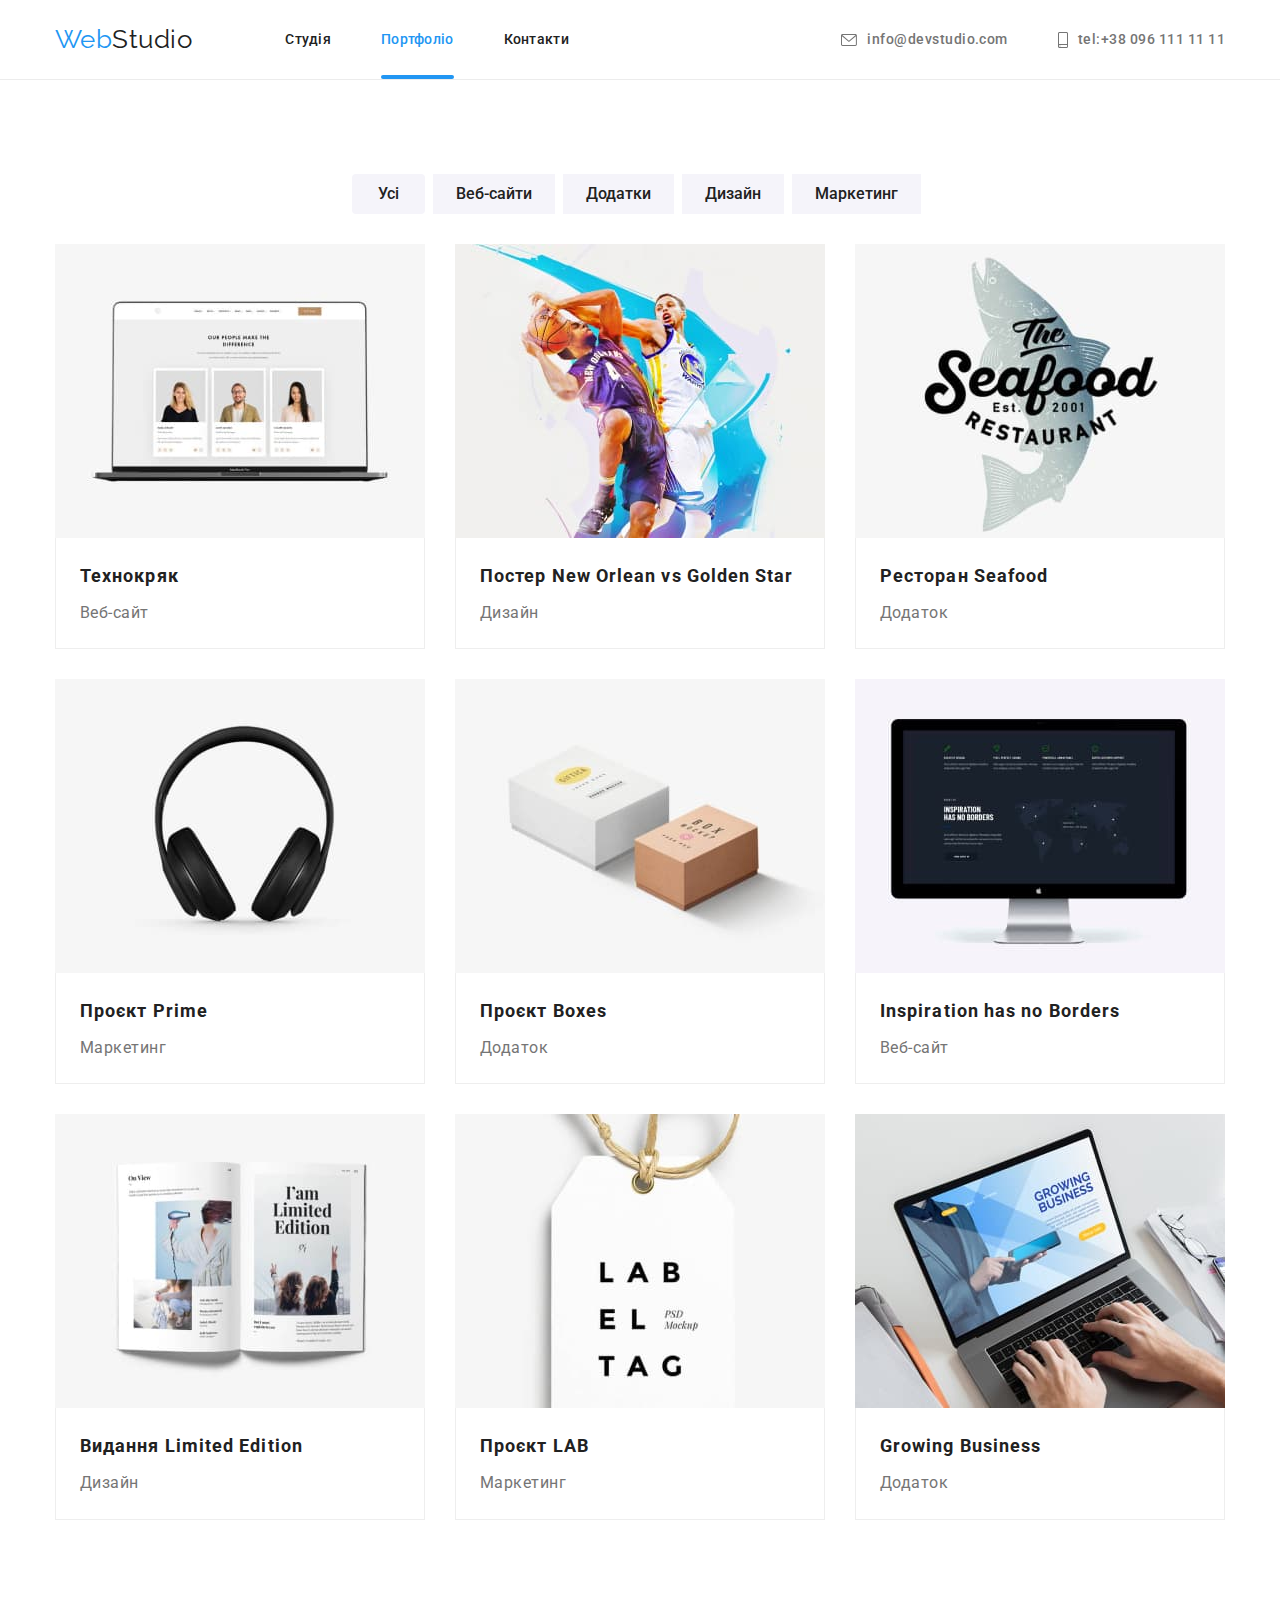
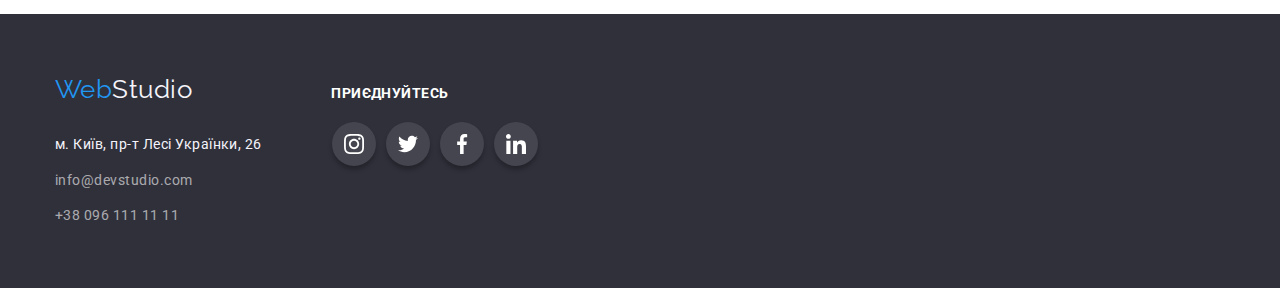
==== portfolio.html @ 08e015c6 "Initial commit" ====
<!DOCTYPE html>
<html lang="uk">
  <head>
    <meta charset="UTF-8" />
    <meta http-equiv="X-UA-Compatible" content="IE=edge" />
    <meta name="viewport" content="width=device-width, initial-scale=1.0" />
    <title>Document</title>
    <link rel="preconnect" href="https://fonts.googleapis.com" />
    <link rel="preconnect" href="https://fonts.gstatic.com" crossorigin />
    <link
      href="https://fonts.googleapis.com/css2?family=Raleway:wght@700&family=Roboto:wght@400;500;700;900&display=swap"
      rel="stylesheet"
    />
    <link
      rel="stylesheet"
      href="https://cdnjs.cloudflare.com/ajax/libs/modern-normalize/1.1.0/modern-normalize.min.css"
    />

    <link rel="stylesheet" href="./css/styles.css" />
  </head>
  <body class="page">
    <!--  Шапка сайту -->
    <header class="page-header">
      <div class="container main-div">
        <nav class="main-nav">
          <a href="index.html" class="logo">Web<span class="log-studio">Studio</span></a>

          <ul class="site-nav list">
            <li class="item"><a href="./index.html" class="link">Студія</a></li>
            <li class="item"><a href="" class="link current">Портфоліо</a></li>
            <li class="item"><a href="" class="link">Контакти</a></li>
          </ul>
        </nav>

        <ul class="contacts list">
          <li class="item">
            <a href="" class="icon-contacts">
              <svg class="icon-envelope">
                <use href="./images/icons.svg#icon-envelop"></use>
              </svg>
              info@devstudio.com
            </a>
            <!-- <a href="mailto:info@devstudio.com" class="contacts-link"></a> -->
          </li>
          <li class="item">
            <a href="" class="icon-contacts">
              <svg class="icon-smartphone">
                <use href="./images/icons.svg#smartphone"></use>
              </svg>
              tel:+38 096 111 11 11
            </a>
            <!-- <a href="tel:+380961111111" class="contacts-link"></a> -->
          </li>
        </ul>
      </div>
    </header>

    <main>
      <!-- Секція-->
      <section class="section-portfolio">
        <div class="container">
          <ul class="potfolio-btns list">
            <li class="item"><button type="button" class="highlighter">Усі</button></li>
            <li class="item"><button type="button" class="highlighter">Веб-сайти</button></li>
            <li class="item"><button type="button" class="highlighter">Додатки</button></li>
            <li class="item"><button type="button" class="highlighter">Дизайн</button></li>
            <li class="item"><button type="button" class="highlighter">Маркетинг</button></li>
          </ul>

          <ul class="projects list">
            <li class="item">
              <div class="projects-box">
                <a href="" class="projects-link">
                  <img src="./images/notebook.jpg" alt="Веб-сайт" width="370" />

                  <div class="projects-overlay">
                    <p class="projects-text">
                      Ресурс пропонує комплексні пропозиції з різним рівнем функціоналу та сервісів.
                      Все це дозволить відвідувачу отримати вичерпні відомості про компанію чи
                      приватну особу.
                    </p>
                  </div>
                </a>
              </div>
              <div class="card-border">
                <h1 class="title">Технокряк</h1>
                <p class="text">Веб-сайт</p>
              </div>
            </li>

            <li class="item">
              <div class="projects-box">
                <a href="" class="projects-link">
                  <img
                    class="card-img"
                    src="./images/basketball.jpg"
                    alt="Дизайн"
                    width="370"
                    height="294"
                  />
                </a>
                <div class="projects-overlay">
                  <p class="projects-text">
                    Ресурс пропонує комплексні пропозиції з різним рівнем функціоналу та сервісів.
                    Все це дозволить відвідувачу отримати вичерпні відомості про компанію чи
                    приватну особу.
                  </p>
                </div>
              </div>
              <div class="card-border">
                <h1 class="title">Постер New Orlean vs Golden Star</h1>
                <p class="text">Дизайн</p>
              </div>
            </li>

            <li class="item">
              <div class="projects-box">
                <a href="" class="projects-link">
                  <img
                    class="card-img"
                    src="./images/poster.jpg"
                    alt="Додаток"
                    width="370"
                    height="294"
                  />
                </a>
                <div class="projects-overlay">
                  <p class="projects-text">
                    Ресурс пропонує комплексні пропозиції з різним рівнем функціоналу та сервісів.
                    Все це дозволить відвідувачу отримати вичерпні відомості про компанію чи
                    приватну особу.
                  </p>
                </div>
              </div>
              <div class="card-border">
                <h1 class="title">Ресторан Seafood</h1>
                <p class="text">Додаток</p>
              </div>
            </li>

            <li class="item">
              <div class="projects-box">
                <a href="" class="projects-link">
                  <img
                    class="card-img"
                    src="./images/headphones.jpg"
                    alt="Маркетинг"
                    width="370"
                    height="294"
                  />
                </a>
                <div class="projects-overlay">
                  <p class="projects-text">
                    Ресурс пропонує комплексні пропозиції з різним рівнем функціоналу та сервісів.
                    Все це дозволить відвідувачу отримати вичерпні відомості про компанію чи
                    приватну особу.
                  </p>
                </div>
              </div>
              <div class="card-border">
                <h1 class="title">Проєкт Prime</h1>
                <p class="text">Маркетинг</p>
              </div>
            </li>

            <li class="item">
              <div class="projects-box">
                <a href="" class="projects-link">
                  <img
                    class="card-img"
                    src="./images/boxes.jpg"
                    alt="Додаток"
                    width="370"
                    height="294"
                  />
                </a>
                <div class="projects-overlay">
                  <p class="projects-text">
                    Ресурс пропонує комплексні пропозиції з різним рівнем функціоналу та сервісів.
                    Все це дозволить відвідувачу отримати вичерпні відомості про компанію чи
                    приватну особу.
                  </p>
                </div>
              </div>
              <div class="card-border">
                <h1 class="title">Проєкт Boxes</h1>
                <p class="text">Додаток</p>
              </div>
            </li>

            <li class="item">
              <div class="projects-box">
                <a href="" class="projects-link">
                  <img
                    class="card-img"
                    src="./images/desktop.jpg"
                    alt="Веб-сайт"
                    width="370"
                    height="294"
                  />
                </a>
                <div class="projects-overlay">
                  <p class="projects-text">
                    Ресурс пропонує комплексні пропозиції з різним рівнем функціоналу та сервісів.
                    Все це дозволить відвідувачу отримати вичерпні відомості про компанію чи
                    приватну особу.
                  </p>
                </div>
              </div>
              <div class="card-border">
                <h1 class="title">Inspiration has no Borders</h1>
                <p class="text">Веб-сайт</p>
              </div>
            </li>

            <li class="item">
              <div class="projects-box">
                <a href="" class="projects-link">
                  <img
                    class="card-img"
                    src="./images/book.jpg"
                    alt="Дизайн"
                    width="370"
                    height="294"
                  />
                </a>
                <div class="projects-overlay">
                  <p class="projects-text">
                    Ресурс пропонує комплексні пропозиції з різним рівнем функціоналу та сервісів.
                    Все це дозволить відвідувачу отримати вичерпні відомості про компанію чи
                    приватну особу.
                  </p>
                </div>
              </div>
              <div class="card-border">
                <h1 class="title">Видання Limited Edition</h1>
                <p class="text">Дизайн</p>
              </div>
            </li>

            <li class="item">
              <div class="projects-box">
                <a href="" class="projects-link">
                  <div>
                    <img
                      class="card-img"
                      src="./images/tag.jpg"
                      alt="Маркетинг"
                      width="370"
                      height="294"
                    />
                  </div>
                </a>
                <div class="projects-overlay">
                  <p class="projects-text">
                    Ресурс пропонує комплексні пропозиції з різним рівнем функціоналу та сервісів.
                    Все це дозволить відвідувачу отримати вичерпні відомості про компанію чи
                    приватну особу.
                  </p>
                </div>
              </div>
              <div class="card-border">
                <h1 class="title">Проєкт LAB</h1>
                <p class="text">Маркетинг</p>
              </div>
            </li>

            <li class="item">
              <div class="projects-box">
                <a href="" class="projects-link">
                  <img
                    class="card-img"
                    src="./images/hands.jpg"
                    alt="Додаток"
                    width="370"
                    height="294"
                  />
                </a>
                <div class="projects-overlay">
                  <p class="projects-text">
                    Ресурс пропонує комплексні пропозиції з різним рівнем функціоналу та сервісів.
                    Все це дозволить відвідувачу отримати вичерпні відомості про компанію чи
                    приватну особу.
                  </p>
                </div>
              </div>
              <div class="card-border">
                <h1 class="title">Growing Business</h1>
                <p class="text">Додаток</p>
              </div>
            </li>
          </ul>
        </div>
      </section>
    </main>

    <!--Футер-->
    <footer class="footer">
      <div class="container">
        <div class="container-address">
          <a href="index.html" class="logo">Web<span class="logo-studio">Studio</span></a>

          <address class="address-title">
            <p class="footer-title">м. Київ, пр-т Лесі Українки, 26</p>
            <ul class="contact list">
              <li class="item">
                <a href="malito:info@devstudio.com" class="contact-link">info@devstudio.com</a>
              </li>
              <li class="item">
                <a href="tel:+380961111111" class="contact-link">+38 096 111 11 11</a>
              </li>
            </ul>
          </address>
        </div>
        <div class="container-icon">
          <p class="text-footer-icon">приєднуйтесь</p>

          <ul class="list-icon-footer list">
            <li class="item-footer-icon">
              <a href="" class="footer-link-icon">
                <svg class="instagramfooter" width="20" height="20px">
                  <use href="./images/icons.svg#instagramFooter"></use>
                </svg>
              </a>
            </li>
            <li class="item-footer-icon">
              <a href="" class="footer-link-icon">
                <svg class="twitterfooter" width="20" height="20px">
                  <use href="./images/icons.svg#twitterFooter"></use>
                </svg>
              </a>
            </li>
            <li class="item-footer-icon">
              <a href="" class="footer-link-icon">
                <svg class="facebookfooter" width="20" height="20px">
                  <use href="./images/icons.svg#facebookFooter"></use>
                </svg>
              </a>
            </li>
            <li class="item-footer-icon">
              <a href="" class="footer-link-icon">
                <svg class="linkedinfooter" width="20" height="20px">
                  <use href="./images/icons.svg#linkedinFooter"></use>
                </svg>
              </a>
            </li>
          </ul>
        </div>
      </div>
    </footer>
  </body>
</html>
---- css/styles.css ----
html {
  box-sizing: border-box;
}
*,
*::before,
*::after {
  box-sizing: inherit;
}

:root {
  --primary-text-color: #212121;
  --title-text-color: #757575;
  --accent-color: #2196f3;
  --primary-bg-color: #f5f4fa;
  --timing-function: cubic-bezier(0.4, 0, 0.2, 1);
}

body {
  background-color: #ffffff;
  color: var(--primary-text-color);
  font-family: 'Roboto', sans-serif;
  letter-spacing: 0.03em;
}
img {
  display: block;
}
/* Утіліти */

.list {
  padding: 0;
  margin: 0;
  list-style: none;
}

/* колір основного тексту чорний #212121 */
/* другорядний колір тексту білий #FFFFFF */
/* другорядний колір тексту #757575 */
/* другорядний колір тексту rgba(255, 255, 255, 0.6) */
/* акцент Голубий #2196F3 */

.container {
  padding-right: 15px;
  padding-left: 15px;
  margin-left: auto;
  margin-right: auto;
  width: 1200px;
}

.page-header {
  max-width: 1600px;
  height: 80px;
  margin-left: auto;
  margin-right: auto;
  background-color: #ffffff;
  border-bottom: 1px solid #ececec;
}

/* Main div */
.main-div {
  display: flex;
  align-items: center;
}

.main-nav {
  display: flex;

  padding-top: 24px;
  padding-bottom: 25px;
  align-items: center;
}

.logo {
  color: var(--accent-color);
  font-family: 'Raleway', cursive;
  font-size: 26px;
  line-height: 1.19;
  text-decoration: none;
}
.log-studio {
  color: var(--primary-text-color);
}

.site-nav {
  display: flex;
  margin-left: 93px;
}
.site-nav .item {
  margin-right: 50px;
}

.link {
  position: relative;
  /* padding-bottom: 32px; */

  color: var(--primary-text-color);
  font-family: inherit;
  font-weight: 500;
  font-size: 14px;
  line-height: 1.14;
  letter-spacing: 0.02em;
  text-decoration: none;
  transition: color 250ms var(--timing-function);
}

.site-nav .link:hover,
.site-nav .link:focus {
  color: var(--accent-color);
}

.link.current {
  position: relative;
  padding-bottom: 32px;
  font-family: inherit;
  font-weight: 500;
  font-size: 14px;
  line-height: 1.14;
  letter-spacing: 0.02em;
  text-decoration: none;
  color: var(--accent-color);
}
.link.current::after {
  content: '';
  position: absolute;
  left: 0;
  bottom: 0;
  width: 100%;
  height: 4px;
  border-radius: 2px;
  background-color: var(--accent-color);
  transform: scaleX(1);
}

/* Contacts */

.contacts {
  display: flex;
  align-items: center;
  margin-left: auto;
  cursor: pointer;
}
.contacts .item + .item {
  margin-left: 50px;
}

.icon-contacts {
  display: flex;
  align-items: center;
  color: var(--title-text-color);
  fill: var(--title-text-color);
  font-family: inherit;
  font-weight: 500;
  font-size: 14px;
  line-height: 1.14;
  letter-spacing: 2%;
  text-decoration: none;
  transition: fill 250ms var(--timing-function);
}

.icon-contacts:hover {
  fill: var(--accent-color);
}
.icon-contacts:hover {
  color: var(--accent-color);
}
.icon-contacts .icon-envelop:hover {
  fill: var(--accent-color);
}

.icon-contacts .icon-smartphone:hover {
  fill: var(--accent-color);
}
.icon-smartphone {
  /* fill: #757575; */
  margin-right: 10px;
  width: 10px;
  height: 16px;
}
.icon-envelope {
  /* fill: #757575; */
  margin-right: 10px;
  width: 16px;
  height: 12px;
}

/* .contacts .item {
  display: flex;
  align-items: center;
  justify-content: center;
} */

/* hero*/
.hero {
  padding-bottom: 200px;
  padding-top: 200px;
  margin-top: 0;
  text-align: center;
  background-color: #2f303a;
  max-width: 1600px;
  height: 600px;
  margin-left: auto;
  margin-right: auto;
  background-image: linear-gradient(to right, rgba(47, 48, 58, 0.4), rgba(47, 48, 58, 0.4)),
    url('../images/hero.jpg');

  background-repeat: no-repeat;
  background-position: center;
  background-size: cover;
}

.hero-title {
  display: block;
  margin: 0 auto 30px;
  max-width: 696px;

  text-align: center;

  color: var(--primary-bg-color);
  font-weight: 900;
  font-size: 44px;
  line-height: 1.36;

  letter-spacing: 0.06em;
  text-transform: uppercase;
}

/* Button */

.button-primary {
  display: inline-block;
  width: 216px;
  height: 50px;

  border-radius: 4px;
  text-align: center;
  border: 1px solid transparent;

  color: #ffffff;
  background-color: var(--accent-color);
  font-weight: 700;
  font-size: 16px;
  line-height: 1.9;
  transition: background-color 250ms var(--timing-function);
}

.button-primary:hover,
.button-primary:focus {
  background-color: #188ce8;
  /* color: #ffffff; */
  cursor: pointer;
}
.backdrop {
  position: fixed;
  width: 100vw;

  top: 0;
  left: 0;
  min-width: 100%;
  height: 1024px;
  background-color: rgba(0, 0, 0, 0.2);
  opacity: 1;
  transition: opacity 250ms cubic-bezier(0.4, 0, 0.2, 1);
}

.backdrop.is-hidden {
  visibility: hidden;
  opacity: 0;
  pointer-events: none;
}

.modal {
  position: absolute;
  padding: 40px;
  top: 50%;
  left: 50%;
  transform: translate(-50%, -50%);
  /* display: flex; */
  width: 528px;
  height: 581px;

  background-color: #ffffff;
}
.modal-button {
  position: absolute;

  display: flex;
  align-items: center;
  justify-content: center;

  top: 8px;
  right: 8px;
  width: 30px;
  height: 30px;
  cursor: pointer;
  border: 1px solid #0000001a;
  border-radius: 50%;
  background-color: transparent;
  cursor: pointer;
}
.modal-button:hover .icon-close {
  fill: var(--accent-color);
}
.form-modal {
  display: block;
  /* width: 528px; */
  margin-left: auto;
  margin-right: auto;
}
.modal:focus-within {
  color: var(--accent-color);
}
.form-title {
  font-size: 20px;
  line-height: 1.15;
  font-weight: 700;
  text-align: center;
  margin: 0;
  letter-spacing: 0.03em;
  color: #212121;
}
.top-title {
  margin-top: 12px;
}
.form-lable,
.comment-label {
  margin-bottom: 4px;
  font-size: 12px;
  line-height: 1.17;
  letter-spacing: 0.01em;
  color: var(--title-text-color);
}
.comment::placeholder {
  font-size: 12px;
  line-height: 1.17;
  letter-spacing: 0.01em;
  color: rgba(117, 117, 117, 0.5);
}
.form-field {
  position: relative;
  /* outline: 1px solid blue; */
  display: flex;
  flex-direction: column;
  margin-bottom: 10px;
  /* margin-bottom: 28px; */
}
.form-input {
  width: 100%;
  margin: 0;
  height: 40px;
  padding: 11px 41px;
  border-radius: 4px;
  border: 1px solid rgba(33, 33, 33, 0.2);
  transition: border-color 250ms var(--accent-color);
  cursor: pointer;
  outline: none;
}
.form-input:hover {
  border-color: var(--accent-color);
}
textarea {
  resize: none;
  border: 1px solid rgba(33, 33, 33, 0.2);
  border-radius: 4px;
  padding: 12px 16px;
  font-size: 12px;
  line-height: 1.17;
  letter-spacing: 0.01em;
  height: 120px;
  transition: border-color 250ms var(--timing-function);
}
textarea:hover,
textarea:focus {
  outline: none;
  border-color: var(--accent-color);
}

.input-icon {
  position: absolute;
  display: inline-block;
  top: 50%;
  left: 15px;
  transition: fill 250ms var(--timing-function);
}
.form-input:hover ~ .input-icon,
.form-input:focus ~ .input-icon {
  fill: var(--accent-color);
}
/* .form-field-check {
  margin-top: 20px;
  margin-bottom: 30px;
} */
.form-policy {
  display: flex;
  align-items: center;
  font-size: 14px;
  line-height: 1.7;
  letter-spacing: 0.03em;
  color: var(--title-text-color);
}
.police-link {
  color: var(--accent-color);
  margin-left: 4px;
}
.checkbox {
  appearance: none;
}
.checkbox:checked + .icon-check {
  background-color: var(--accent-color);
  border-radius: 2px;
  border-color: transparent;
}
.icon-check {
  border-radius: 2px;
  border: 2px solid #212121;
  margin-right: 7px;
}

.form-btn {
  display: flex;
  align-items: center;
  justify-content: center;
  margin: 30px auto 0px auto;
  width: 200px;
  height: 50px;
  padding: 10px 52px;
  border-radius: 4px;
  box-shadow: 0px 4px 4px rgba(0, 0, 0, 0.15);
  color: #ffffff;
  border-color: transparent;
  background-color: #2196f3;
  font-size: 16px;
  line-height: 1.19;
  letter-spacing: 0.06em;
  cursor: pointer;
  transition: background-color 250ms var(--timing-function);
}

.form-btn:hover,
.form-btn:focus {
  background-color: #188ce8;
}
/* section */

/* Управління цілями */
.section-feature {
  padding-top: 94px;
}
.container .feature-list {
  display: flex;
}
.icon-element {
  display: flex;
  justify-content: center;
  align-items: center;
  margin-bottom: 30px;
  width: 270px;
  height: 120px;
  background: #f5f4fa;
  border-radius: 4px;
}

/* feature-list */

.feature-list .item:not(:last-child) {
  margin-right: 30px;
}

.feature-list .title {
  margin-top: 0;
  margin-bottom: 10px;
  color: var(--primary-text-color);
  font-size: 14px;
  line-height: 1.14;
}
.feature-list .text {
  margin: 0;

  color: var(--title-text-color);
  font-size: 14px;
  line-height: 1.7;
}
/* work */

.section-work {
  padding-top: 94px;
  padding-bottom: 94px;
}
.section-work .section-title {
  margin-top: 0;
  margin-bottom: 50px;
  font-size: 36px;
  line-height: 1.17;
  text-align: center;
}

.container .work {
  display: inline-flex;
  width: 370px;
}
.work .item:not(:last-child) {
  margin-right: 30px;
}
.work-box {
  position: relative;
  display: flex;
  justify-content: center;
}
.work-box::before {
  display: inline-block;
  bottom: 0;
  right: 0;
  content: '';
  position: absolute;
  width: 370px;
  height: 70px;

  background-color: rgba(47, 48, 58, 0.8);
}

.work-text {
  display: inline-block;
  margin: 27px auto;
  position: absolute;
  bottom: 0;
  right: 30%;
  text-transform: uppercase;
  font-size: 14px;
  line-height: 1.14;

  color: #ffffff;
}

/* team-list */

.section-team {
  padding-top: 94px;
  padding-bottom: 94px;
  background-color: #f5f4fa;
}

.section-team .section-title {
  margin-top: 0;
  margin-bottom: 50px;
  font-size: 36px;
  line-height: 1.17;
  text-align: center;
}
.item-team {
  text-align: center;
  background: #ffffff;
  box-shadow: 0px 1px 3px rgba(0, 0, 0, 0.12), 0px 1px 1px rgba(0, 0, 0, 0.14),
    0px 2px 1px rgba(0, 0, 0, 0.2);
  border-radius: 0px 0px 4px 4px;
}
.icon-list {
  display: flex;
  justify-content: center;
  align-items: center;
}
.icon-list:not(:first child) {
  margin-left: 10px;
}
.icon-social {
  display: flex;
  justify-content: center;
  align-items: center;
  width: 44px;
  height: 44px;
  border-radius: 50%;
  cursor: pointer;
  fill: #afb1b8;
  background-color: #ffffff;
  transition: background-color 250ms cubic-bezier(0.4, 0, 0.2, 1),
    fill 250ms cubic-bezier(0.4, 0, 0.2, 1);
  /* transition-duration: ;
  transition-timing-function: ; */
}
.icon-social:hover,
.icon-social:focus {
  fill: #ffffff;
  background-color: var(--accent-color);
}

.team-list .item {
  padding-bottom: 30px;
  background-color: #ffffff;
  align-items: center;
}

.team-list .title {
  margin-top: 30px;
  margin-bottom: 10px;
  text-align: center;

  color: var(--primary-text-color);
  font-weight: 500;
  font-size: 16px;
  line-height: 1.19;
}
.team-list .text {
  margin: 0;
  color: var(--title-text-color);
  font-size: 16px;
  line-height: 1.19;
  text-align: center;
}

.container .team-list {
  width: 270px;
  display: inline-flex;
}

.team-list .item:not(:last-child) {
  margin-right: 30px;
}
/* Постійні клієнти */

.section-client {
  padding-top: 94px;
  padding-bottom: 94px;
}

.section-client .section-title {
  margin-top: 0;
  margin-bottom: 50px;
  font-size: 36px;
  line-height: 1.17;
  text-align: center;
}
.client-list {
  display: flex;
  justify-content: center;
  align-items: center;
}
.link-icon {
  display: flex;
  justify-content: center;
  align-items: center;
  width: 170px;
  height: 92px;
  border: 1px solid #afb1b8;
  border-radius: 4px;
  transition: border 250ms cubic-bezier(0.4, 0, 0.2, 1);

  /* transition-property: background-color;
  transition-duration: 250ms;
  transition-timing-function: cubic-bezier(0.4, 0, 0.2, 1); */
}

.icon-client {
  width: 106px;
  height: 60px;
  fill: #afb1b8;
  transition: fill 250ms cubic-bezier(0.4, 0, 0.2, 1);
}
.link-icon:hover svg {
  fill: var(--accent-color);
  /* border: 1px solid #2196f3; */
}
.link-icon:hover {
  border: 1px solid var(--accent-color);
}

.client-list .icon-item:not(:last-child) {
  margin-right: 30px;
}

/* Footer */
.footer {
  padding-top: 60px;
  padding-bottom: 60px;
  background-color: #2f303a;
}

.footer .logo {
  /* margin: 0px 0px 28px; */
  color: var(--accent-color);
  font-family: 'Raleway', cursive;
  font-size: 26px;
  line-height: 1.19;
  text-decoration: none;
}

.logo-studio {
  color: var(--primary-bg-color);
}

.footer .container {
  display: flex;
  align-items: baseline;
  display: block;
  background-color: #2f303a;
}

.footer .logo {
  width: 145px;
}
.footer-title {
  margin-top: 0;
  margin-bottom: 12px;
  font-style: normal;
  font-size: 14px;
  line-height: 1.7;
  color: var(--primary-bg-color);
}
.address-title {
  margin-top: 28px;
  font-style: normal;
}

.contact .contact-link {
  font-size: 14px;
  line-height: 1.7;
  color: rgba(255, 255, 255, 0.6);
  text-decoration: none;
  margin-bottom: 60px;
}
.contact .contact-link:hover,
.contact .contact-link:focus {
  color: var(--accent-color);
}
.contact .item:not(:last-child) {
  margin-bottom: 12px;
}
/* Footer Icon */
.footer .container {
  display: flex;
}
/* .footer-main {
  display: flex;
  margin-right: 70px;
  align-items: baseline;
} */

.container-icon {
  margin-left: 70px;
}

.text-footer-icon {
  margin-top: 0px;
  font-weight: 700;
  display: inline-flex;
  align-items: center;
  justify-content: center;
  margin-bottom: 20px;
  font-size: 14px;
  line-height: 1.14;
  letter-spacing: 0.03em;
  text-transform: uppercase;
  color: #ffffff;
  width: 116px;
}
.list-icon-footer {
  display: flex;
}

.item-footer-icon:not(:last-child) {
  margin-right: 10px;
}

.footer-link-icon {
  /* margin-left: 70px; */
  display: flex;
  align-items: center;
  justify-content: center;

  width: 44px;
  height: 44px;
  color: white;
  background-color: rgba(255, 255, 255, 0.1);
  border-radius: 50%;
  box-shadow: 0px 4px 4px rgba(0, 0, 0, 0.25);
  cursor: pointer;
  fill: #fff;
  transition: background-color 250ms cubic-bezier(0.4, 0, 0.2, 1);
}
.footer-link-icon:hover,
.footer-link-icon:hover {
  background-color: var(--accent-color);
}

.form-footer {
  margin-left: 93px;
  width: 570px;
}

.form-text {
  /* margin-bottom: 200px; */
  margin-top: 0;
  font-weight: 700;
  /* display: inline-flex; */
  align-items: center;
  justify-content: center;
  margin-bottom: 20px;
  font-size: 14px;
  line-height: 1.14;
  letter-spacing: 0.03em;
  text-transform: uppercase;
  color: #ffffff;
  /* width: 207px; */
}
.foot-lable {
  display: flex;
}
.form-mail {
  min-width: 358px;
  padding: 15px 16px;
  height: 50px;
  margin-right: 12px;
  border: 1px solid rgba(255, 255, 255, 0.3);
  background-color: #2f303a;
  color: var(--primary-bg-color);
}
.form-mail::placeholder {
  font-size: 16px;
  line-height: 1.3;
  color: rgba(255, 255, 255, 0.6);
}
.foot-button {
  display: flex;
  align-items: center;
  justify-content: center;
  height: 50px;
  min-height: 50px;
  width: 200px;
  padding: 10px 28px;
  border-radius: 4px;
  background-color: #2196f3;
  color: var(--primary-bg-color);
  border: 1px solid transparent;
  font-family: 'Roboto';
  font-style: normal;
  font-weight: 700;
  font-size: 16px;
  line-height: 1.87;
  letter-spacing: 0.06em;
  transition: background-color 250ms cubic-bezier(0.4, 0, 0.2, 1);
  cursor: pointer;
}
.foot-button:hover,
.foot-button:focus {
  background-color: var(--accent-color);
}
.icon-send {
  margin-left: 10px;
}

/* ⁡⁣⁢⁣----------Portfolio----------⁡ */

/* ⁡⁣⁢⁣------buttons------⁡ */
.section-portfolio {
  padding-top: 94px;
  padding-bottom: 94px;
  color: var(--primary-text-color);
}

.potfolio-btns {
  margin-bottom: 30px;
  display: flex;
  justify-content: center;
}
.potfolio-btns .item {
  margin-right: 8px;
  text-align: center;
  min-width: 73px;
  /* padding: 6px 22px; */
  border-radius: 4px;
  /* transition: background-color 250ms cubic-bezier(0.4, 0, 0.2, 1),
    transform 250ms var(--timing-function); */
  background-color: #f5f4fa;
}

.highlighter {
  padding: 6px 22px;
  border: 1px solid transparent;
  font-weight: 500;
  font-size: 16px;
  line-height: 1.6;
  text-align: center;
  background-color: #f5f4fa;
  color: var(--primary-text-color);
  transition: background-color 250ms cubic-bezier(0.4, 0, 0.2, 1),
    transform 250ms var(--timing-function);
}
.potfolio-btns .highlighter:hover,
.potfolio-btns .highlighter:focus {
  background-color: var(--accent-color);
  color: var(--primary-bg-color);
  cursor: pointer;
  border-radius: 4px;
  border: 1px solid transparent;
  box-shadow: 0px 2px 2px rgba(0, 0, 0, 0.12), 0px 1px 2px rgba(0, 0, 0, 0.08),
    0px 3px 1px rgba(0, 0, 0, 0.1);
}
/* ⁡⁣⁢⁣-------cards-------⁡ */
.projects .title {
  margin-top: 0;
  margin-bottom: 0;
  color: var(--primary-text-color);
  font-size: 18px;
  line-height: 2;
  letter-spacing: 0.06em;
}
.projects .text {
  margin-top: 4px;
  margin-bottom: 0;
  color: var(--title-text-color);
  font-size: 16px;
  line-height: 1.9;
}

.projects {
  display: flex;
  flex-wrap: wrap;
}
.projects-link {
  text-decoration: none;
}

.projects .item {
  width: 370px;
  margin-right: 30px;
  margin-bottom: 30px;
  /* transition: background-color 250ms cubic-bezier(0.4, 0, 0.2, 1); */
}
.projects .item:hover,
.projects .item:focus {
  cursor: pointer;
  box-shadow: 1px 4px 6px rgba(0, 0, 0, 0.16), 0px 4px 4px rgba(0, 0, 0, 0.06),
    0px 1px 1px rgba(0, 0, 0, 0.12);
}
.projects-text {
  padding: 63px 24px;
  margin: 0;
  width: 322px;
  height: 168px;
  font-size: 18px;
  line-height: 1.5;
  color: #ffffff;
}
.card-border {
  padding: 20px 24px;
  border-left: 1px solid #eeeeee;
  border-right: 1px solid #eeeeee;
  border-bottom: 1px solid #eeeeee;
}

.projects .item:nth-child(3n) {
  margin-right: 0;
}
.projects .item:nth-last-child(-n + 3) {
  margin-bottom: 0;
}

.projects-box {
  position: relative;
  overflow: hidden;
}

.projects-overlay {
  position: absolute;
  top: 0;
  left: 0;
  width: 100%;
  height: 100%;
  transform: translateY(100%);
  background-color: rgba(33, 150, 243, 0.9);
  transition: background-color 250ms cubic-bezier(0.4, 0, 0.2, 1),
    transform 250ms var(--timing-function);
}
/* .projects-box:hover .projects-overlay {
  transform: translateY(0);
} */
.projects .item:hover .projects-overlay {
  transform: translateY(0);
}
/* Альтернатива */

/* calc ( 100% -кол-во маржинов в строке *значение маржина)/ кол-во єлементов в строке
width: calc (100%-60px)/3; 
margin-right:30px;
margin-left: 30px;*/
/* .preview .item:not(:nth-child(3)) {
  margin-right: 30px;
} */
/* .preview .item:not(:nth-last-child(-n + 3)) {
  margin-bottom: 30px;
} */
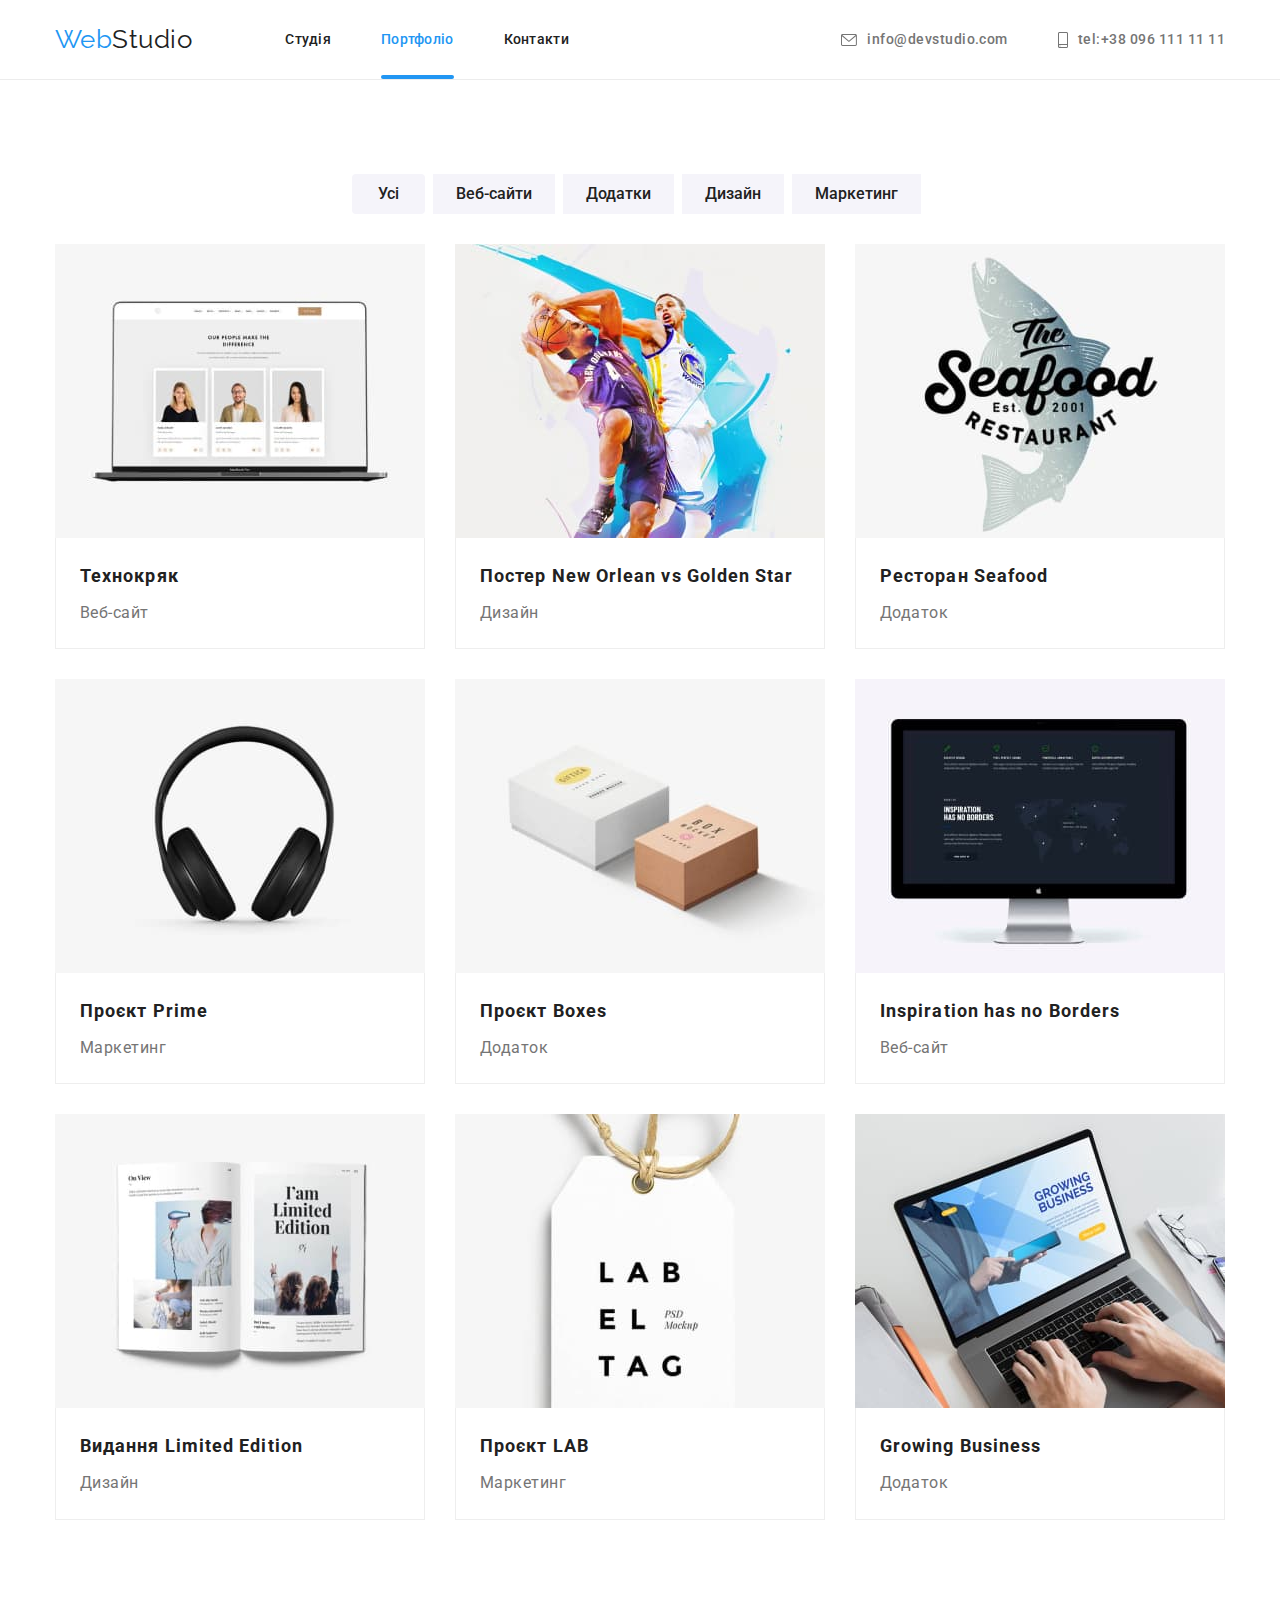
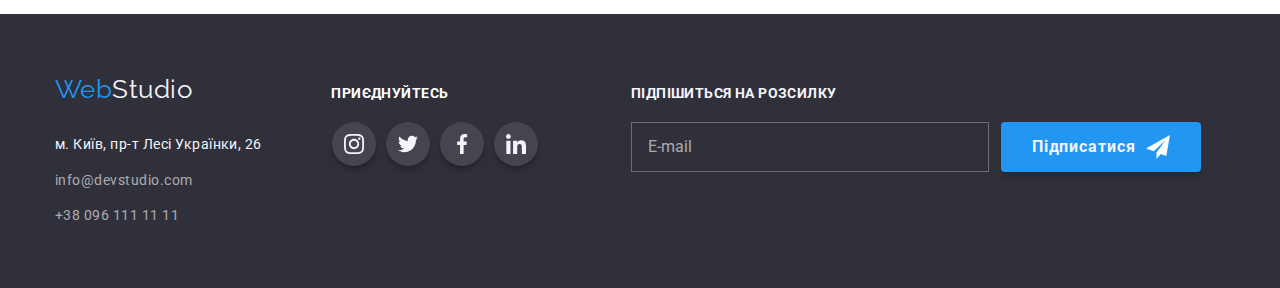
==== commit bead54e5: "Робить Рефакторинг" ====
--- a/portfolio.html
+++ b/portfolio.html
@@ -11,12 +11,13 @@
       href="https://fonts.googleapis.com/css2?family=Raleway:wght@700&family=Roboto:wght@400;500;700;900&display=swap"
       rel="stylesheet"
     />
-    <link
+    <!-- <link
       rel="stylesheet"
       href="https://cdnjs.cloudflare.com/ajax/libs/modern-normalize/1.1.0/modern-normalize.min.css"
-    />
-
-    <link rel="stylesheet" href="./css/styles.css" />
+    /> -->
+
+    <!-- <title>Препроцесор SASS</title> -->
+    <link rel="stylesheet" href="./css/main.min.css" />
   </head>
   <body class="page">
     <!--  Шапка сайту -->
@@ -346,6 +347,18 @@
             </li>
           </ul>
         </div>
+        <div class="form-footer">
+          <h3 class="form-text">підпішиться на розсилку</h3>
+          <div class="foot-lable">
+            <input class="form-mail" type="email" name="E-mail" placeholder="E-mail" />
+            <button class="foot-button" type="submit">
+              Підписатися
+              <svg class="icon-send" width="24" height="24">
+                <use href="./images/icons.svg#icon-icon-send"></use>
+              </svg>
+            </button>
+          </div>
+        </div>
       </div>
     </footer>
   </body>
--- a/css/main.min.css
+++ b/css/main.min.css
@@ -0,0 +1 @@
+.foot-button,.form-btn,.button-primary{font-weight:700;font-size:16px;line-height:1.9;text-align:center;letter-spacing:.06em;border-radius:4px;border:1px solid rgba(0,0,0,0);color:#f5f4fa;background-color:#2196f3;-webkit-box-shadow:0px 4px 4px rgba(0,0,0,.15);box-shadow:0px 4px 4px rgba(0,0,0,.15);-webkit-transition:background-color 250ms cubic-bezier(0.4, 0, 0.2, 1);transition:background-color 250ms cubic-bezier(0.4, 0, 0.2, 1)}.foot-button,.footer-link-icon,.link-icon,.client-list,.icon-social,.icon-list,.icon-element,.form-btn,.modal-button{display:-webkit-box;display:-ms-flexbox;display:flex;-webkit-box-align:center;-ms-flex-align:center;align-items:center;-webkit-box-pack:center;-ms-flex-pack:center;justify-content:center}/*! modern-normalize v1.1.0 | MIT License | https://github.com/sindresorhus/modern-normalize */*,::before,::after{-webkit-box-sizing:border-box;box-sizing:border-box}html{line-height:1.15;-webkit-text-size-adjust:100%;-moz-tab-size:4;-o-tab-size:4;tab-size:4}body{margin:0;font-family:system-ui,"Segoe UI",Roboto,Helvetica,Arial,sans-serif,"Apple Color Emoji","Segoe UI Emoji"}hr{height:0;color:inherit}abbr[title]{-webkit-text-decoration:underline dotted;text-decoration:underline dotted}b,strong{font-weight:bolder}code,kbd,samp,pre{font-family:ui-monospace,SFMono-Regular,Consolas,"Liberation Mono",Menlo,monospace;font-size:1em}small{font-size:80%}sub,sup{font-size:75%;line-height:0;position:relative;vertical-align:baseline}sub{bottom:-0.25em}sup{top:-0.5em}table{text-indent:0;border-color:inherit}button,input,optgroup,select,textarea{font-family:inherit;font-size:100%;line-height:1.15;margin:0}button,select{text-transform:none}button,[type=button],[type=reset],[type=submit]{-webkit-appearance:button;-moz-appearance:button;appearance:button}::-moz-focus-inner{border-style:none;padding:0}:-moz-focusring{outline:1px dotted ButtonText}:-moz-ui-invalid{box-shadow:none}legend{padding:0}progress{vertical-align:baseline}::-webkit-inner-spin-button,::-webkit-outer-spin-button{height:auto}[type=search]{outline-offset:-2px}::-webkit-search-decoration{-webkit-appearance:none}::-webkit-file-upload-button{-webkit-appearance:button;font:inherit}summary{display:list-item}h1,h2,h3,h4,h5,h6,p{font-size:inherit}img{display:block}a{text-decoration:none}.list{padding:0;margin:0;list-style:none}html{-webkit-box-sizing:border-box;box-sizing:border-box}body{background-color:#fff;color:#212121;font-family:"Roboto",sans-serif;letter-spacing:.03em}.container{padding-right:15px;padding-left:15px;margin-left:auto;margin-right:auto;width:1200px}button{cursor:pointer}.page-header{max-width:1600px;height:80px;margin-left:auto;margin-right:auto;background-color:#fff;border-bottom:1px solid #ececec}.main-div{display:-webkit-box;display:-ms-flexbox;display:flex;-webkit-box-align:center;-ms-flex-align:center;align-items:center}.main-nav{display:-webkit-box;display:-ms-flexbox;display:flex;padding-top:24px;padding-bottom:25px;-webkit-box-align:center;-ms-flex-align:center;align-items:center}.logo{color:#2196f3;font-family:"Raleway",cursive;font-size:26px;line-height:1.19}.log-studio{color:#212121}.site-nav{display:-webkit-box;display:-ms-flexbox;display:flex;margin-left:93px}.site-nav .item{margin-right:50px}.link{position:relative;color:#212121;font-family:inherit;font-weight:500;font-size:14px;line-height:1.14;letter-spacing:.02em;text-decoration:none;-webkit-transition:color 250ms cubic-bezier(0.4, 0, 0.2, 1);transition:color 250ms cubic-bezier(0.4, 0, 0.2, 1)}.link:hover,.link:focus{color:#2196f3}.link.current{position:relative;padding-bottom:32px;font-family:inherit;font-weight:500;font-size:14px;line-height:1.14;letter-spacing:.02em;text-decoration:none;color:#2196f3}.link.current::after{content:"";position:absolute;left:0;bottom:0;width:100%;height:4px;border-radius:2px;background-color:#2196f3;-webkit-transform:scaleX(1);transform:scaleX(1)}.contacts{display:-webkit-box;display:-ms-flexbox;display:flex;-webkit-box-align:center;-ms-flex-align:center;align-items:center;margin-left:auto}.contacts .item+.item{margin-left:50px}.icon-contacts{display:-webkit-box;display:-ms-flexbox;display:flex;-webkit-box-align:center;-ms-flex-align:center;align-items:center;color:#757575;fill:#757575;font-family:inherit;font-weight:500;font-size:14px;line-height:1.14;letter-spacing:2%;text-decoration:none;-webkit-transition:fill 250ms cubic-bezier(0.4, 0, 0.2, 1);transition:fill 250ms cubic-bezier(0.4, 0, 0.2, 1)}.icon-contacts:hover{fill:#2196f3}.icon-contacts:hover{color:#2196f3}.icon-contacts .icon-envelop:hover{fill:#2196f3}.icon-contacts .icon-envelop:hover .icon-smartphone:hover{fill:#2196f3}.icon-contacts .icon-smartphone{margin-right:10px;width:10px;height:16px}.icon-contacts .icon-envelope{margin-right:10px;width:16px;height:12px}.hero{padding-bottom:200px;padding-top:200px;margin-top:0;text-align:center;background-color:#2f303a;max-width:1600px;height:600px;margin-left:auto;margin-right:auto;background-image:-webkit-gradient(linear, left top, right top, from(rgba(47, 48, 58, 0.4)), to(rgba(47, 48, 58, 0.4))),url("../images/hero.jpg");background-image:linear-gradient(to right, rgba(47, 48, 58, 0.4), rgba(47, 48, 58, 0.4)),url("../images/hero.jpg");background-repeat:no-repeat;background-position:center;background-size:cover}.hero-title{display:block;margin:0 auto 30px;max-width:696px;text-align:center;color:#f5f4fa;font-weight:900;font-size:44px;line-height:1.36;letter-spacing:.06em;text-transform:uppercase}.button-primary{display:inline-block;width:216px;height:50px}.button-primary:hover,.button-primary:focus{background-color:#188ce8}.backdrop{position:fixed;width:100vw;top:0;left:0;min-width:100%;height:1024px;background-color:rgba(0,0,0,.2);opacity:1;-webkit-transition:opacity 250ms cubic-bezier(0.4, 0, 0.2, 1);transition:opacity 250ms cubic-bezier(0.4, 0, 0.2, 1)}.backdrop.is-hidden{visibility:hidden;opacity:0;pointer-events:none}.modal{position:absolute;padding:40px;top:50%;left:50%;-webkit-transform:translate(-50%, -50%);transform:translate(-50%, -50%);width:528px;height:581px;background-color:#fff}.modal-button{position:absolute;top:8px;right:8px;width:30px;height:30px;border:1px solid rgba(0,0,0,.1019607843);border-radius:50%;background-color:rgba(0,0,0,0)}.modal-button:hover .icon-close{fill:#2196f3}.form-modal{display:block;margin-left:auto;margin-right:auto}.modal:focus-within{color:#2196f3}.form-title{font-size:20px;line-height:1.15;font-weight:700;text-align:center;margin:0;letter-spacing:.03em;color:#212121}.top-title{margin-top:12px}.form-lable,.comment-label{margin-bottom:4px;font-size:12px;line-height:1.17;letter-spacing:.01em;color:#757575}.comment::-webkit-input-placeholder{font-size:12px;line-height:1.17;letter-spacing:.01em;color:rgba(117,117,117,.5)}.comment::-moz-placeholder{font-size:12px;line-height:1.17;letter-spacing:.01em;color:rgba(117,117,117,.5)}.comment:-ms-input-placeholder{font-size:12px;line-height:1.17;letter-spacing:.01em;color:rgba(117,117,117,.5)}.comment::-ms-input-placeholder{font-size:12px;line-height:1.17;letter-spacing:.01em;color:rgba(117,117,117,.5)}.comment::placeholder{font-size:12px;line-height:1.17;letter-spacing:.01em;color:rgba(117,117,117,.5)}.form-field{position:relative;display:-webkit-box;display:-ms-flexbox;display:flex;-webkit-box-orient:vertical;-webkit-box-direction:normal;-ms-flex-direction:column;flex-direction:column;margin-bottom:10px}.form-input{width:100%;margin:0;height:40px;padding:11px 41px;border-radius:4px;border:1px solid rgba(33,33,33,.2);-webkit-transition:border-color 250ms #2196f3;transition:border-color 250ms #2196f3;outline:none}.form-input:hover{border-color:#2196f3}.form-input:hover~.input-icon,.form-input:focus~.input-icon{fill:#2196f3}textarea{resize:none;border:1px solid rgba(33,33,33,.2);border-radius:4px;padding:12px 16px;font-size:12px;line-height:1.17;letter-spacing:.01em;height:120px;-webkit-transition:border-color 250ms cubic-bezier(0.4, 0, 0.2, 1);transition:border-color 250ms cubic-bezier(0.4, 0, 0.2, 1)}textarea:hover,textarea:focus{outline:none;border-color:#2196f3}.input-icon{position:absolute;display:inline-block;top:50%;left:15px;-webkit-transition:fill 250ms cubic-bezier(0.4, 0, 0.2, 1);transition:fill 250ms cubic-bezier(0.4, 0, 0.2, 1)}.form-policy{display:-webkit-box;display:-ms-flexbox;display:flex;-webkit-box-align:center;-ms-flex-align:center;align-items:center;font-size:14px;line-height:1.7;letter-spacing:.03em;color:#757575}.police-link{color:#2196f3;margin-left:4px}.checkbox{-webkit-appearance:none;-moz-appearance:none;appearance:none}.checkbox:checked+.icon-check{background-color:#2196f3;border-radius:2px;border-color:rgba(0,0,0,0)}.icon-check{border-radius:2px;border:2px solid #212121;margin-right:7px}.form-btn{margin:30px auto 0px auto;width:200px;height:50px;padding:10px 52px}.form-btn:hover,.form-btn:focus{background-color:#188ce8}.section-feature{padding-top:94px}.container .feature-list{display:-webkit-box;display:-ms-flexbox;display:flex}.icon-element{margin-bottom:30px;width:270px;height:120px;background:#f5f4fa;border-radius:4px}.feature-list .item:not(:last-child){margin-right:30px}.feature-list .title{margin-top:0;margin-bottom:10px;color:#212121;font-size:14px;line-height:1.14}.feature-list .text{margin:0;color:#757575;font-size:14px;line-height:1.7}.section-work{padding-top:94px;padding-bottom:94px}.section-work .section-title{margin-top:0;margin-bottom:50px;font-size:36px;line-height:1.17;text-align:center}.container .work{display:-webkit-inline-box;display:-ms-inline-flexbox;display:inline-flex;width:370px}.work .item:not(:last-child){margin-right:30px}.work-box{position:relative;display:-webkit-box;display:-ms-flexbox;display:flex;-webkit-box-pack:center;-ms-flex-pack:center;justify-content:center}.work-box::before{display:inline-block;bottom:0;right:0;content:"";position:absolute;width:370px;height:70px;background-color:rgba(47,48,58,.8)}.work-text{display:inline-block;margin:27px auto;position:absolute;bottom:0;right:30%;text-transform:uppercase;font-size:14px;line-height:1.14;color:#fff}.section-team{padding-top:94px;padding-bottom:94px;background-color:#f5f4fa}.section-team .section-title{margin-top:0;margin-bottom:50px;font-size:36px;line-height:1.17;text-align:center}.item-team{text-align:center;background:#fff;-webkit-box-shadow:0px 1px 3px rgba(0,0,0,.12),0px 1px 1px rgba(0,0,0,.14),0px 2px 1px rgba(0,0,0,.2);box-shadow:0px 1px 3px rgba(0,0,0,.12),0px 1px 1px rgba(0,0,0,.14),0px 2px 1px rgba(0,0,0,.2);border-radius:0px 0px 4px 4px}.icon-list:not(:first child){margin-left:10px}.icon-social{width:44px;height:44px;border-radius:50%;fill:#afb1b8;background-color:#fff;-webkit-transition:background-color 250ms cubic-bezier(0.4, 0, 0.2, 1),fill 250ms cubic-bezier(0.4, 0, 0.2, 1);transition:background-color 250ms cubic-bezier(0.4, 0, 0.2, 1),fill 250ms cubic-bezier(0.4, 0, 0.2, 1)}.icon-social:hover,.icon-social:focus{fill:#fff;background-color:#2196f3}.team-list .item{padding-bottom:30px;background-color:#fff;-webkit-box-align:center;-ms-flex-align:center;align-items:center}.team-list .title{margin-top:30px;margin-bottom:10px;text-align:center;color:#212121;font-weight:500;font-size:16px;line-height:1.19}.team-list .text{margin:0;color:#757575;font-size:16px;line-height:1.19;text-align:center}.container .team-list{width:270px;display:-webkit-inline-box;display:-ms-inline-flexbox;display:inline-flex}.team-list .item:not(:last-child){margin-right:30px}.section-client{padding-top:94px;padding-bottom:94px}.section-client .section-title{margin-top:0;margin-bottom:50px;font-size:36px;line-height:1.17;text-align:center}.link-icon{width:170px;height:92px;border:1px solid #afb1b8;border-radius:4px;-webkit-transition:border 250ms cubic-bezier(0.4, 0, 0.2, 1);transition:border 250ms cubic-bezier(0.4, 0, 0.2, 1)}.link-icon:hover{border:1px solid #2196f3}.link-icon:hover svg{fill:#2196f3}.link-icon .icon-client{width:106px;height:60px;fill:#afb1b8;-webkit-transition:fill 250ms cubic-bezier(0.4, 0, 0.2, 1);transition:fill 250ms cubic-bezier(0.4, 0, 0.2, 1)}.client-list .icon-item:not(:last-child){margin-right:30px}.footer{padding-top:60px;padding-bottom:60px;background-color:#2f303a}.footer .logo{color:#2196f3;font-family:"Raleway",cursive;font-size:26px;line-height:1.19;text-decoration:none}.footer .logo{width:145px}.footer .container{display:-webkit-box;display:-ms-flexbox;display:flex;-webkit-box-align:baseline;-ms-flex-align:baseline;align-items:baseline;display:block;background-color:#2f303a}.logo-studio{color:#f5f4fa}.footer-title{margin-top:0;margin-bottom:12px;font-style:normal;font-size:14px;line-height:1.7;color:#f5f4fa}.address-title{margin-top:28px;font-style:normal}.contact-link{font-size:14px;line-height:1.7;color:rgba(255,255,255,.6);text-decoration:none;margin-bottom:60px}.contact-link:hover,.contact-link:focus{color:#2196f3}.contact .item:not(:last-child){margin-bottom:12px}.footer .container{display:-webkit-box;display:-ms-flexbox;display:flex}.container-icon{margin-left:70px}.text-footer-icon{margin-top:0px;font-weight:700;display:-webkit-inline-box;display:-ms-inline-flexbox;display:inline-flex;-webkit-box-align:center;-ms-flex-align:center;align-items:center;-webkit-box-pack:center;-ms-flex-pack:center;justify-content:center;margin-bottom:20px;font-size:14px;line-height:1.14;letter-spacing:.03em;text-transform:uppercase;color:#fff;width:116px}.list-icon-footer{display:-webkit-box;display:-ms-flexbox;display:flex}.item-footer-icon:not(:last-child){margin-right:10px}.footer-link-icon{width:44px;height:44px;color:#f5f4fa;background-color:rgba(255,255,255,.1);border-radius:50%;-webkit-box-shadow:0px 4px 4px rgba(0,0,0,.25);box-shadow:0px 4px 4px rgba(0,0,0,.25);fill:#f5f4fa;-webkit-transition:background-color 250ms cubic-bezier(0.4, 0, 0.2, 1);transition:background-color 250ms cubic-bezier(0.4, 0, 0.2, 1)}.footer-link-icon:hover,.footer-link-icon:focus{background-color:#2196f3}.form-footer{margin-left:93px;width:570px}.form-text{margin-top:0;font-weight:700;-webkit-box-align:center;-ms-flex-align:center;align-items:center;-webkit-box-pack:center;-ms-flex-pack:center;justify-content:center;margin-bottom:20px;font-size:14px;line-height:1.14;letter-spacing:.03em;text-transform:uppercase;color:#f5f4fa}.foot-lable{display:-webkit-box;display:-ms-flexbox;display:flex}.form-mail{min-width:358px;padding:15px 16px;height:50px;margin-right:12px;border:1px solid rgba(255,255,255,.3);background-color:#2f303a;color:#f5f4fa}.form-mail::-webkit-input-placeholder{font-size:16px;line-height:1.3;color:rgba(255,255,255,.6)}.form-mail::-moz-placeholder{font-size:16px;line-height:1.3;color:rgba(255,255,255,.6)}.form-mail:-ms-input-placeholder{font-size:16px;line-height:1.3;color:rgba(255,255,255,.6)}.form-mail::-ms-input-placeholder{font-size:16px;line-height:1.3;color:rgba(255,255,255,.6)}.form-mail::placeholder{font-size:16px;line-height:1.3;color:rgba(255,255,255,.6)}.foot-button{height:50px;min-height:50px;width:200px;padding:10px 28px}.foot-button:hover,.foot-button:focus{background-color:#2196f3}.icon-send{margin-left:10px}.section-portfolio{padding-top:94px;padding-bottom:94px;color:#212121}.potfolio-btns{margin-bottom:30px;display:-webkit-box;display:-ms-flexbox;display:flex;-webkit-box-pack:center;-ms-flex-pack:center;justify-content:center}.potfolio-btns .item{margin-right:8px;text-align:center;min-width:73px;border-radius:4px;background-color:#f5f4fa}.highlighter{padding:6px 22px;border:1px solid rgba(0,0,0,0);font-weight:500;font-size:16px;line-height:1.6;text-align:center;background-color:#f5f4fa;color:#212121;-webkit-transition:background-color 250ms cubic-bezier(0.4, 0, 0.2, 1),-webkit-transform 250ms cubic-bezier(0.4, 0, 0.2, 1);transition:background-color 250ms cubic-bezier(0.4, 0, 0.2, 1),-webkit-transform 250ms cubic-bezier(0.4, 0, 0.2, 1);transition:background-color 250ms cubic-bezier(0.4, 0, 0.2, 1),transform 250ms cubic-bezier(0.4, 0, 0.2, 1);transition:background-color 250ms cubic-bezier(0.4, 0, 0.2, 1),transform 250ms cubic-bezier(0.4, 0, 0.2, 1),-webkit-transform 250ms cubic-bezier(0.4, 0, 0.2, 1)}.potfolio-btns .highlighter:hover,.potfolio-btns .highlighter:focus{background-color:#2196f3;color:#f5f4fa;border-radius:4px;border:1px solid rgba(0,0,0,0);-webkit-box-shadow:0px 2px 2px rgba(0,0,0,.12),0px 1px 2px rgba(0,0,0,.08),0px 3px 1px rgba(0,0,0,.1);box-shadow:0px 2px 2px rgba(0,0,0,.12),0px 1px 2px rgba(0,0,0,.08),0px 3px 1px rgba(0,0,0,.1)}.projects{display:-webkit-box;display:-ms-flexbox;display:flex;-ms-flex-wrap:wrap;flex-wrap:wrap}.projects .title{margin-top:0;margin-bottom:0;color:#212121;font-size:18px;line-height:2;letter-spacing:.06em}.projects .text{margin-top:4px;margin-bottom:0;color:#757575;font-size:16px;line-height:1.9}.projects .item{width:370px;margin-right:30px;margin-bottom:30px}.projects-link{text-decoration:none}.projects-text{padding:63px 24px;margin:0;width:322px;height:168px;font-size:18px;line-height:1.5;color:#fff}.projects-box{position:relative;overflow:hidden}.projects .item:nth-child(3n){margin-right:0}.projects .item:nth-last-child(-n+3){margin-bottom:0}.projects .item:hover,.projects .item:focus{cursor:pointer;-webkit-box-shadow:1px 4px 6px rgba(0,0,0,.16),0px 4px 4px rgba(0,0,0,.06),0px 1px 1px rgba(0,0,0,.12);box-shadow:1px 4px 6px rgba(0,0,0,.16),0px 4px 4px rgba(0,0,0,.06),0px 1px 1px rgba(0,0,0,.12)}.card-border{padding:20px 24px;border-left:1px solid #eee;border-right:1px solid #eee;border-bottom:1px solid #eee}.projects-overlay{position:absolute;top:0;left:0;width:100%;height:100%;-webkit-transform:translateY(100%);transform:translateY(100%);background-color:rgba(33,150,243,.9);-webkit-transition:background-color 250ms cubic-bezier(0.4, 0, 0.2, 1),-webkit-transform 250ms cubic-bezier(0.4, 0, 0.2, 1);transition:background-color 250ms cubic-bezier(0.4, 0, 0.2, 1),-webkit-transform 250ms cubic-bezier(0.4, 0, 0.2, 1);transition:background-color 250ms cubic-bezier(0.4, 0, 0.2, 1),transform 250ms cubic-bezier(0.4, 0, 0.2, 1);transition:background-color 250ms cubic-bezier(0.4, 0, 0.2, 1),transform 250ms cubic-bezier(0.4, 0, 0.2, 1),-webkit-transform 250ms cubic-bezier(0.4, 0, 0.2, 1)}.projects .item:hover .projects-overlay{-webkit-transform:translateY(0);transform:translateY(0)}/*# sourceMappingURL=main.min.css.map */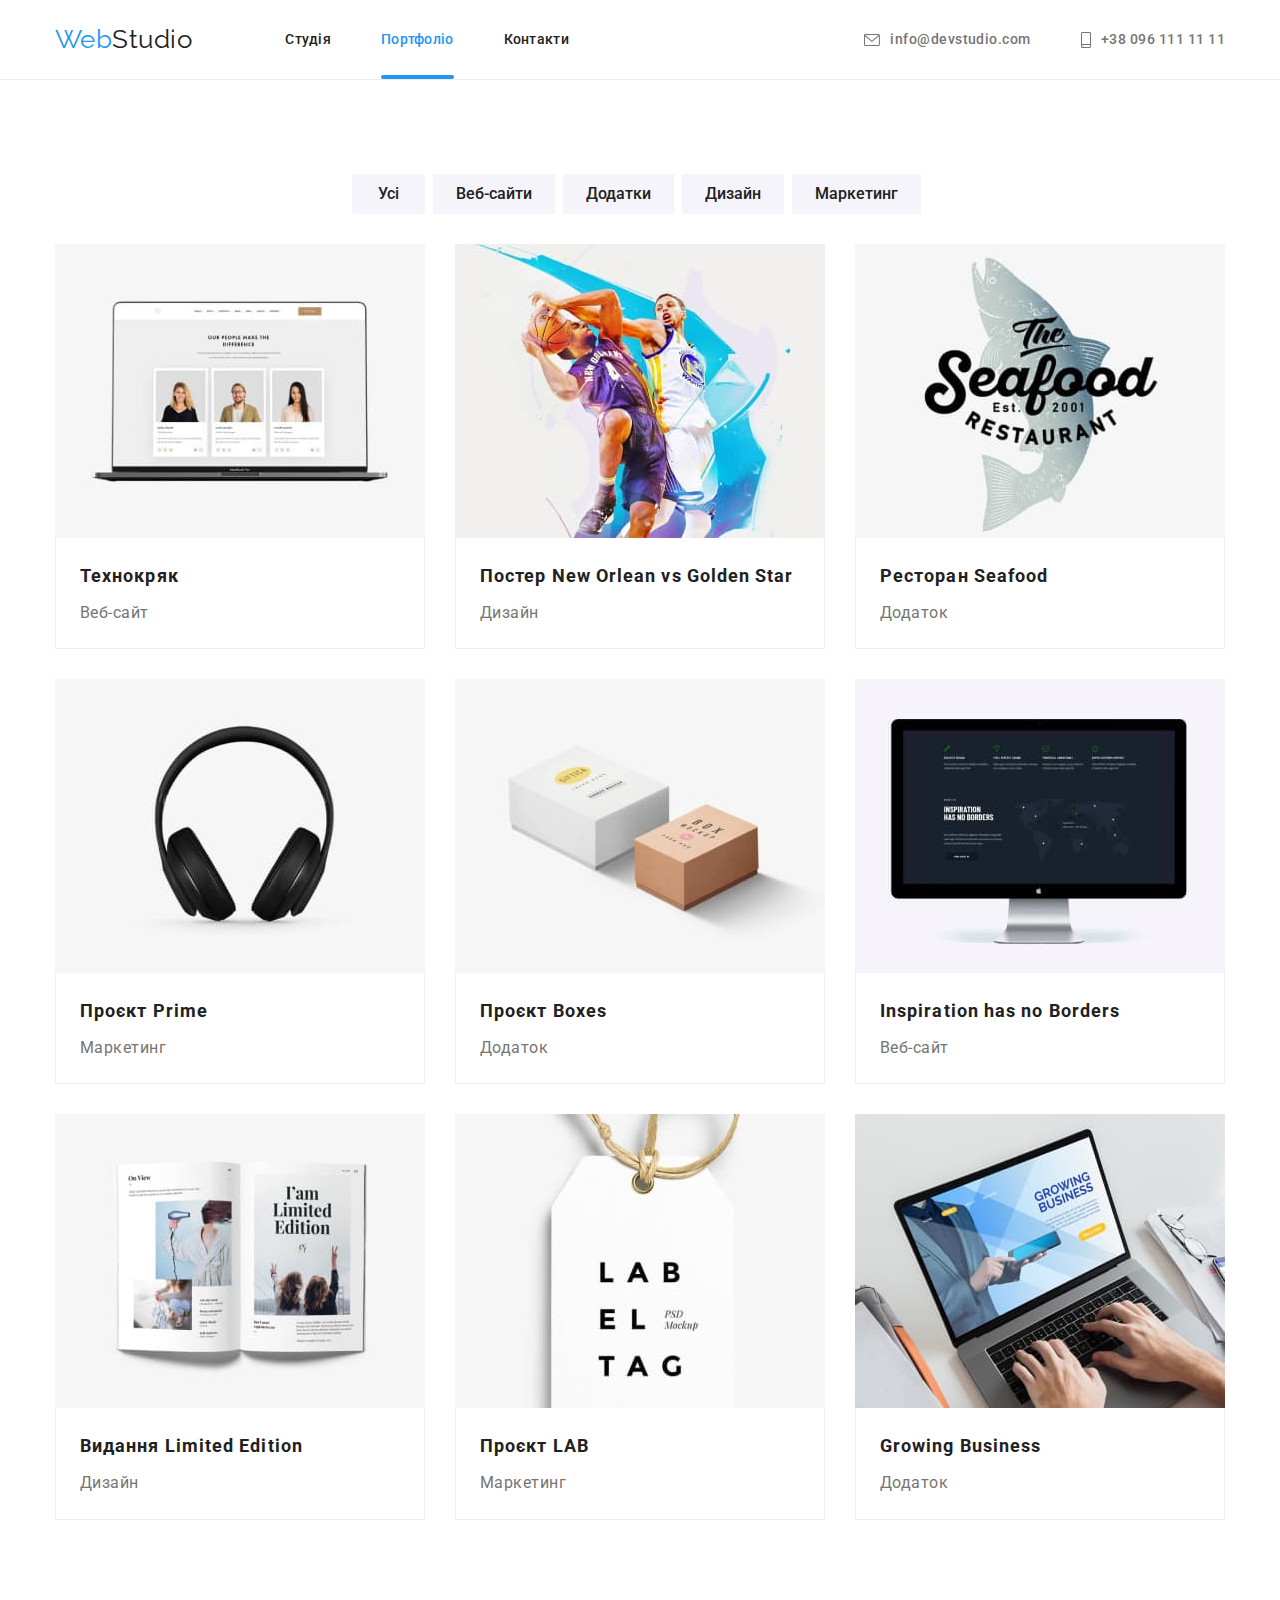
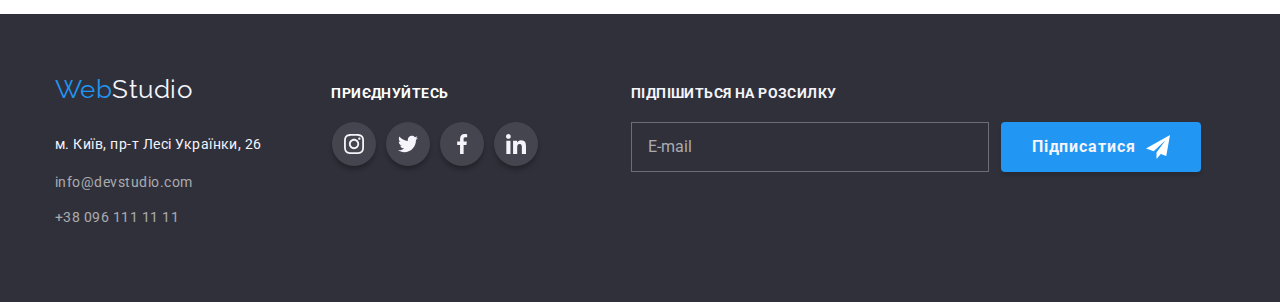
==== commit 364d0e04: "виправляє по БЄМ" ====
--- a/portfolio.html
+++ b/portfolio.html
@@ -22,33 +22,35 @@
   <body class="page">
     <!--  Шапка сайту -->
     <header class="page-header">
-      <div class="container main-div">
-        <nav class="main-nav">
+      <div class="container page-header__main-div">
+        <nav class="page-header__main-nav">
           <a href="index.html" class="logo">Web<span class="log-studio">Studio</span></a>
 
           <ul class="site-nav list">
-            <li class="item"><a href="./index.html" class="link">Студія</a></li>
-            <li class="item"><a href="" class="link current">Портфоліо</a></li>
-            <li class="item"><a href="" class="link">Контакти</a></li>
+            <li class="site-nav__item"><a href="./index.html" class="site-nav__link">Студія</a></li>
+            <li class="site-nav__item">
+              <a href="" class="site-nav--current">Портфоліо</a>
+            </li>
+            <li class="site-nav__item"><a href="" class="site-nav__link">Контакти</a></li>
           </ul>
         </nav>
 
         <ul class="contacts list">
-          <li class="item">
-            <a href="" class="icon-contacts">
-              <svg class="icon-envelope">
+          <li class="contacts__item">
+            <a href="" class="contacts__link">
+              <svg class="contacts__icon-envelope">
                 <use href="./images/icons.svg#icon-envelop"></use>
               </svg>
               info@devstudio.com
             </a>
-            <!-- <a href="mailto:info@devstudio.com" class="contacts-link"></a> -->
+            <a href="mailto:info@devstudio.com" class="contacts__contacts-link"></a>
           </li>
-          <li class="item">
-            <a href="" class="icon-contacts">
-              <svg class="icon-smartphone">
+          <li class="contacts__item">
+            <a href="" class="contacts__link">
+              <svg class="contacts__icon-smartphone">
                 <use href="./images/icons.svg#smartphone"></use>
               </svg>
-              tel:+38 096 111 11 11
+              +38 096 111 11 11
             </a>
             <!-- <a href="tel:+380961111111" class="contacts-link"></a> -->
           </li>
@@ -58,24 +60,34 @@
 
     <main>
       <!-- Секція-->
-      <section class="section-portfolio">
+      <section class="portfolio">
         <div class="container">
-          <ul class="potfolio-btns list">
-            <li class="item"><button type="button" class="highlighter">Усі</button></li>
-            <li class="item"><button type="button" class="highlighter">Веб-сайти</button></li>
-            <li class="item"><button type="button" class="highlighter">Додатки</button></li>
-            <li class="item"><button type="button" class="highlighter">Дизайн</button></li>
-            <li class="item"><button type="button" class="highlighter">Маркетинг</button></li>
+          <ul class="potfolio__btns list">
+            <li class="portfolio__item">
+              <button type="button" class="portfolio__highlighter">Усі</button>
+            </li>
+            <li class="portfolio__item">
+              <button type="button" class="portfolio__highlighter">Веб-сайти</button>
+            </li>
+            <li class="portfolio__item">
+              <button type="button" class="portfolio__highlighter">Додатки</button>
+            </li>
+            <li class="portfolio__item">
+              <button type="button" class="portfolio__highlighter">Дизайн</button>
+            </li>
+            <li class="portfolio__item">
+              <button type="button" class="portfolio__highlighter">Маркетинг</button>
+            </li>
           </ul>
 
           <ul class="projects list">
-            <li class="item">
-              <div class="projects-box">
-                <a href="" class="projects-link">
+            <li class="projects__item">
+              <div class="projects__box">
+                <a href="" class="projects__link">
                   <img src="./images/notebook.jpg" alt="Веб-сайт" width="370" />
 
-                  <div class="projects-overlay">
-                    <p class="projects-text">
+                  <div class="projects__overlay">
+                    <p class="projects__text">
                       Ресурс пропонує комплексні пропозиції з різним рівнем функціоналу та сервісів.
                       Все це дозволить відвідувачу отримати вичерпні відомості про компанію чи
                       приватну особу.
@@ -83,15 +95,15 @@
                   </div>
                 </a>
               </div>
-              <div class="card-border">
+              <div class="projects__card">
                 <h1 class="title">Технокряк</h1>
                 <p class="text">Веб-сайт</p>
               </div>
             </li>
 
-            <li class="item">
-              <div class="projects-box">
-                <a href="" class="projects-link">
+            <li class="projects__item">
+              <div class="projects__box">
+                <a href="" class="projects__link">
                   <img
                     class="card-img"
                     src="./images/basketball.jpg"
@@ -100,23 +112,23 @@
                     height="294"
                   />
                 </a>
-                <div class="projects-overlay">
-                  <p class="projects-text">
-                    Ресурс пропонує комплексні пропозиції з різним рівнем функціоналу та сервісів.
-                    Все це дозволить відвідувачу отримати вичерпні відомості про компанію чи
-                    приватну особу.
-                  </p>
-                </div>
-              </div>
-              <div class="card-border">
+                <div class="projects__overlay">
+                  <p class="projects__text">
+                    Ресурс пропонує комплексні пропозиції з різним рівнем функціоналу та сервісів.
+                    Все це дозволить відвідувачу отримати вичерпні відомості про компанію чи
+                    приватну особу.
+                  </p>
+                </div>
+              </div>
+              <div class="projects__card">
                 <h1 class="title">Постер New Orlean vs Golden Star</h1>
                 <p class="text">Дизайн</p>
               </div>
             </li>
 
-            <li class="item">
-              <div class="projects-box">
-                <a href="" class="projects-link">
+            <li class="projects__item">
+              <div class="projects__box">
+                <a href="" class="projects__link">
                   <img
                     class="card-img"
                     src="./images/poster.jpg"
@@ -125,23 +137,23 @@
                     height="294"
                   />
                 </a>
-                <div class="projects-overlay">
-                  <p class="projects-text">
-                    Ресурс пропонує комплексні пропозиції з різним рівнем функціоналу та сервісів.
-                    Все це дозволить відвідувачу отримати вичерпні відомості про компанію чи
-                    приватну особу.
-                  </p>
-                </div>
-              </div>
-              <div class="card-border">
+                <div class="projects__overlay">
+                  <p class="projects__text">
+                    Ресурс пропонує комплексні пропозиції з різним рівнем функціоналу та сервісів.
+                    Все це дозволить відвідувачу отримати вичерпні відомості про компанію чи
+                    приватну особу.
+                  </p>
+                </div>
+              </div>
+              <div class="projects__card">
                 <h1 class="title">Ресторан Seafood</h1>
                 <p class="text">Додаток</p>
               </div>
             </li>
 
-            <li class="item">
-              <div class="projects-box">
-                <a href="" class="projects-link">
+            <li class="projects__item">
+              <div class="projects__box">
+                <a href="" class="projects__link">
                   <img
                     class="card-img"
                     src="./images/headphones.jpg"
@@ -150,23 +162,23 @@
                     height="294"
                   />
                 </a>
-                <div class="projects-overlay">
-                  <p class="projects-text">
-                    Ресурс пропонує комплексні пропозиції з різним рівнем функціоналу та сервісів.
-                    Все це дозволить відвідувачу отримати вичерпні відомості про компанію чи
-                    приватну особу.
-                  </p>
-                </div>
-              </div>
-              <div class="card-border">
+                <div class="projects__overlay">
+                  <p class="projects__text">
+                    Ресурс пропонує комплексні пропозиції з різним рівнем функціоналу та сервісів.
+                    Все це дозволить відвідувачу отримати вичерпні відомості про компанію чи
+                    приватну особу.
+                  </p>
+                </div>
+              </div>
+              <div class="projects__card">
                 <h1 class="title">Проєкт Prime</h1>
                 <p class="text">Маркетинг</p>
               </div>
             </li>
 
-            <li class="item">
-              <div class="projects-box">
-                <a href="" class="projects-link">
+            <li class="projects__item">
+              <div class="projects__box">
+                <a href="" class="projects__link">
                   <img
                     class="card-img"
                     src="./images/boxes.jpg"
@@ -175,23 +187,23 @@
                     height="294"
                   />
                 </a>
-                <div class="projects-overlay">
-                  <p class="projects-text">
-                    Ресурс пропонує комплексні пропозиції з різним рівнем функціоналу та сервісів.
-                    Все це дозволить відвідувачу отримати вичерпні відомості про компанію чи
-                    приватну особу.
-                  </p>
-                </div>
-              </div>
-              <div class="card-border">
+                <div class="projects__overlay">
+                  <p class="projects__text">
+                    Ресурс пропонує комплексні пропозиції з різним рівнем функціоналу та сервісів.
+                    Все це дозволить відвідувачу отримати вичерпні відомості про компанію чи
+                    приватну особу.
+                  </p>
+                </div>
+              </div>
+              <div class="projects__card">
                 <h1 class="title">Проєкт Boxes</h1>
                 <p class="text">Додаток</p>
               </div>
             </li>
 
-            <li class="item">
-              <div class="projects-box">
-                <a href="" class="projects-link">
+            <li class="projects__item">
+              <div class="projects__box">
+                <a href="" class="projects__link">
                   <img
                     class="card-img"
                     src="./images/desktop.jpg"
@@ -200,23 +212,23 @@
                     height="294"
                   />
                 </a>
-                <div class="projects-overlay">
-                  <p class="projects-text">
-                    Ресурс пропонує комплексні пропозиції з різним рівнем функціоналу та сервісів.
-                    Все це дозволить відвідувачу отримати вичерпні відомості про компанію чи
-                    приватну особу.
-                  </p>
-                </div>
-              </div>
-              <div class="card-border">
+                <div class="projects__overlay">
+                  <p class="projects__text">
+                    Ресурс пропонує комплексні пропозиції з різним рівнем функціоналу та сервісів.
+                    Все це дозволить відвідувачу отримати вичерпні відомості про компанію чи
+                    приватну особу.
+                  </p>
+                </div>
+              </div>
+              <div class="projects__card">
                 <h1 class="title">Inspiration has no Borders</h1>
                 <p class="text">Веб-сайт</p>
               </div>
             </li>
 
-            <li class="item">
-              <div class="projects-box">
-                <a href="" class="projects-link">
+            <li class="projects__item">
+              <div class="projects__box">
+                <a href="" class="projects__link">
                   <img
                     class="card-img"
                     src="./images/book.jpg"
@@ -225,23 +237,23 @@
                     height="294"
                   />
                 </a>
-                <div class="projects-overlay">
-                  <p class="projects-text">
-                    Ресурс пропонує комплексні пропозиції з різним рівнем функціоналу та сервісів.
-                    Все це дозволить відвідувачу отримати вичерпні відомості про компанію чи
-                    приватну особу.
-                  </p>
-                </div>
-              </div>
-              <div class="card-border">
+                <div class="projects__overlay">
+                  <p class="projects__text">
+                    Ресурс пропонує комплексні пропозиції з різним рівнем функціоналу та сервісів.
+                    Все це дозволить відвідувачу отримати вичерпні відомості про компанію чи
+                    приватну особу.
+                  </p>
+                </div>
+              </div>
+              <div class="projects__card">
                 <h1 class="title">Видання Limited Edition</h1>
                 <p class="text">Дизайн</p>
               </div>
             </li>
 
-            <li class="item">
-              <div class="projects-box">
-                <a href="" class="projects-link">
+            <li class="projects__item">
+              <div class="projects__box">
+                <a href="" class="projects__link">
                   <div>
                     <img
                       class="card-img"
@@ -252,23 +264,23 @@
                     />
                   </div>
                 </a>
-                <div class="projects-overlay">
-                  <p class="projects-text">
-                    Ресурс пропонує комплексні пропозиції з різним рівнем функціоналу та сервісів.
-                    Все це дозволить відвідувачу отримати вичерпні відомості про компанію чи
-                    приватну особу.
-                  </p>
-                </div>
-              </div>
-              <div class="card-border">
+                <div class="projects__overlay">
+                  <p class="projects__text">
+                    Ресурс пропонує комплексні пропозиції з різним рівнем функціоналу та сервісів.
+                    Все це дозволить відвідувачу отримати вичерпні відомості про компанію чи
+                    приватну особу.
+                  </p>
+                </div>
+              </div>
+              <div class="projects__card">
                 <h1 class="title">Проєкт LAB</h1>
                 <p class="text">Маркетинг</p>
               </div>
             </li>
 
-            <li class="item">
-              <div class="projects-box">
-                <a href="" class="projects-link">
+            <li class="projects__item">
+              <div class="projects__box">
+                <a href="" class="projects__link">
                   <img
                     class="card-img"
                     src="./images/hands.jpg"
@@ -277,15 +289,15 @@
                     height="294"
                   />
                 </a>
-                <div class="projects-overlay">
-                  <p class="projects-text">
-                    Ресурс пропонує комплексні пропозиції з різним рівнем функціоналу та сервісів.
-                    Все це дозволить відвідувачу отримати вичерпні відомості про компанію чи
-                    приватну особу.
-                  </p>
-                </div>
-              </div>
-              <div class="card-border">
+                <div class="projects__overlay">
+                  <p class="projects__text">
+                    Ресурс пропонує комплексні пропозиції з різним рівнем функціоналу та сервісів.
+                    Все це дозволить відвідувачу отримати вичерпні відомості про компанію чи
+                    приватну особу.
+                  </p>
+                </div>
+              </div>
+              <div class="projects__card">
                 <h1 class="title">Growing Business</h1>
                 <p class="text">Додаток</p>
               </div>
@@ -298,48 +310,48 @@
     <!--Футер-->
     <footer class="footer">
       <div class="container">
-        <div class="container-address">
-          <a href="index.html" class="logo">Web<span class="logo-studio">Studio</span></a>
-
-          <address class="address-title">
-            <p class="footer-title">м. Київ, пр-т Лесі Українки, 26</p>
-            <ul class="contact list">
-              <li class="item">
-                <a href="malito:info@devstudio.com" class="contact-link">info@devstudio.com</a>
+        <div class="footer__address">
+          <a href="index.html" class="footer__logo"
+            >Web<span class="footer__logo-studio">Studio</span></a
+          >
+          <address class="address">
+            <p class="address__title">м. Київ, пр-т Лесі Українки, 26</p>
+            <ul class="address__contact list">
+              <li class="address__item">
+                <a href="malito:info@devstudio.com" class="address__link">info@devstudio.com</a>
               </li>
               <li class="item">
-                <a href="tel:+380961111111" class="contact-link">+38 096 111 11 11</a>
+                <a href="tel:+380961111111" class="address__link">+38 096 111 11 11</a>
               </li>
             </ul>
           </address>
         </div>
         <div class="container-icon">
-          <p class="text-footer-icon">приєднуйтесь</p>
-
-          <ul class="list-icon-footer list">
-            <li class="item-footer-icon">
-              <a href="" class="footer-link-icon">
+          <p class="container-icon__title">приєднуйтесь</p>
+          <ul class="container-icon__list list">
+            <li class="container-icon__item">
+              <a href="" class="container-icon__link">
                 <svg class="instagramfooter" width="20" height="20px">
                   <use href="./images/icons.svg#instagramFooter"></use>
                 </svg>
               </a>
             </li>
-            <li class="item-footer-icon">
-              <a href="" class="footer-link-icon">
+            <li class="container-icon__item">
+              <a href="" class="container-icon__link">
                 <svg class="twitterfooter" width="20" height="20px">
                   <use href="./images/icons.svg#twitterFooter"></use>
                 </svg>
               </a>
             </li>
-            <li class="item-footer-icon">
-              <a href="" class="footer-link-icon">
+            <li class="container-icon__item">
+              <a href="" class="container-icon__link">
                 <svg class="facebookfooter" width="20" height="20px">
                   <use href="./images/icons.svg#facebookFooter"></use>
                 </svg>
               </a>
             </li>
-            <li class="item-footer-icon">
-              <a href="" class="footer-link-icon">
+            <li class="container-icon__item">
+              <a href="" class="container-icon__link">
                 <svg class="linkedinfooter" width="20" height="20px">
                   <use href="./images/icons.svg#linkedinFooter"></use>
                 </svg>
@@ -347,11 +359,11 @@
             </li>
           </ul>
         </div>
-        <div class="form-footer">
-          <h3 class="form-text">підпішиться на розсилку</h3>
-          <div class="foot-lable">
-            <input class="form-mail" type="email" name="E-mail" placeholder="E-mail" />
-            <button class="foot-button" type="submit">
+        <div class="footer-form">
+          <h3 class="footer-form__text">підпішиться на розсилку</h3>
+          <div class="footer-form__lable">
+            <input class="footer-form__mail" type="email" name="E-mail" placeholder="E-mail" />
+            <button class="footer-form__button" type="submit">
               Підписатися
               <svg class="icon-send" width="24" height="24">
                 <use href="./images/icons.svg#icon-icon-send"></use>
--- a/css/main.min.css
+++ b/css/main.min.css
@@ -1 +1 @@
-.foot-button,.form-btn,.button-primary{font-weight:700;font-size:16px;line-height:1.9;text-align:center;letter-spacing:.06em;border-radius:4px;border:1px solid rgba(0,0,0,0);color:#f5f4fa;background-color:#2196f3;-webkit-box-shadow:0px 4px 4px rgba(0,0,0,.15);box-shadow:0px 4px 4px rgba(0,0,0,.15);-webkit-transition:background-color 250ms cubic-bezier(0.4, 0, 0.2, 1);transition:background-color 250ms cubic-bezier(0.4, 0, 0.2, 1)}.foot-button,.footer-link-icon,.link-icon,.client-list,.icon-social,.icon-list,.icon-element,.form-btn,.modal-button{display:-webkit-box;display:-ms-flexbox;display:flex;-webkit-box-align:center;-ms-flex-align:center;align-items:center;-webkit-box-pack:center;-ms-flex-pack:center;justify-content:center}/*! modern-normalize v1.1.0 | MIT License | https://github.com/sindresorhus/modern-normalize */*,::before,::after{-webkit-box-sizing:border-box;box-sizing:border-box}html{line-height:1.15;-webkit-text-size-adjust:100%;-moz-tab-size:4;-o-tab-size:4;tab-size:4}body{margin:0;font-family:system-ui,"Segoe UI",Roboto,Helvetica,Arial,sans-serif,"Apple Color Emoji","Segoe UI Emoji"}hr{height:0;color:inherit}abbr[title]{-webkit-text-decoration:underline dotted;text-decoration:underline dotted}b,strong{font-weight:bolder}code,kbd,samp,pre{font-family:ui-monospace,SFMono-Regular,Consolas,"Liberation Mono",Menlo,monospace;font-size:1em}small{font-size:80%}sub,sup{font-size:75%;line-height:0;position:relative;vertical-align:baseline}sub{bottom:-0.25em}sup{top:-0.5em}table{text-indent:0;border-color:inherit}button,input,optgroup,select,textarea{font-family:inherit;font-size:100%;line-height:1.15;margin:0}button,select{text-transform:none}button,[type=button],[type=reset],[type=submit]{-webkit-appearance:button;-moz-appearance:button;appearance:button}::-moz-focus-inner{border-style:none;padding:0}:-moz-focusring{outline:1px dotted ButtonText}:-moz-ui-invalid{box-shadow:none}legend{padding:0}progress{vertical-align:baseline}::-webkit-inner-spin-button,::-webkit-outer-spin-button{height:auto}[type=search]{outline-offset:-2px}::-webkit-search-decoration{-webkit-appearance:none}::-webkit-file-upload-button{-webkit-appearance:button;font:inherit}summary{display:list-item}h1,h2,h3,h4,h5,h6,p{font-size:inherit}img{display:block}a{text-decoration:none}.list{padding:0;margin:0;list-style:none}html{-webkit-box-sizing:border-box;box-sizing:border-box}body{background-color:#fff;color:#212121;font-family:"Roboto",sans-serif;letter-spacing:.03em}.container{padding-right:15px;padding-left:15px;margin-left:auto;margin-right:auto;width:1200px}button{cursor:pointer}.page-header{max-width:1600px;height:80px;margin-left:auto;margin-right:auto;background-color:#fff;border-bottom:1px solid #ececec}.main-div{display:-webkit-box;display:-ms-flexbox;display:flex;-webkit-box-align:center;-ms-flex-align:center;align-items:center}.main-nav{display:-webkit-box;display:-ms-flexbox;display:flex;padding-top:24px;padding-bottom:25px;-webkit-box-align:center;-ms-flex-align:center;align-items:center}.logo{color:#2196f3;font-family:"Raleway",cursive;font-size:26px;line-height:1.19}.log-studio{color:#212121}.site-nav{display:-webkit-box;display:-ms-flexbox;display:flex;margin-left:93px}.site-nav .item{margin-right:50px}.link{position:relative;color:#212121;font-family:inherit;font-weight:500;font-size:14px;line-height:1.14;letter-spacing:.02em;text-decoration:none;-webkit-transition:color 250ms cubic-bezier(0.4, 0, 0.2, 1);transition:color 250ms cubic-bezier(0.4, 0, 0.2, 1)}.link:hover,.link:focus{color:#2196f3}.link.current{position:relative;padding-bottom:32px;font-family:inherit;font-weight:500;font-size:14px;line-height:1.14;letter-spacing:.02em;text-decoration:none;color:#2196f3}.link.current::after{content:"";position:absolute;left:0;bottom:0;width:100%;height:4px;border-radius:2px;background-color:#2196f3;-webkit-transform:scaleX(1);transform:scaleX(1)}.contacts{display:-webkit-box;display:-ms-flexbox;display:flex;-webkit-box-align:center;-ms-flex-align:center;align-items:center;margin-left:auto}.contacts .item+.item{margin-left:50px}.icon-contacts{display:-webkit-box;display:-ms-flexbox;display:flex;-webkit-box-align:center;-ms-flex-align:center;align-items:center;color:#757575;fill:#757575;font-family:inherit;font-weight:500;font-size:14px;line-height:1.14;letter-spacing:2%;text-decoration:none;-webkit-transition:fill 250ms cubic-bezier(0.4, 0, 0.2, 1);transition:fill 250ms cubic-bezier(0.4, 0, 0.2, 1)}.icon-contacts:hover{fill:#2196f3}.icon-contacts:hover{color:#2196f3}.icon-contacts .icon-envelop:hover{fill:#2196f3}.icon-contacts .icon-envelop:hover .icon-smartphone:hover{fill:#2196f3}.icon-contacts .icon-smartphone{margin-right:10px;width:10px;height:16px}.icon-contacts .icon-envelope{margin-right:10px;width:16px;height:12px}.hero{padding-bottom:200px;padding-top:200px;margin-top:0;text-align:center;background-color:#2f303a;max-width:1600px;height:600px;margin-left:auto;margin-right:auto;background-image:-webkit-gradient(linear, left top, right top, from(rgba(47, 48, 58, 0.4)), to(rgba(47, 48, 58, 0.4))),url("../images/hero.jpg");background-image:linear-gradient(to right, rgba(47, 48, 58, 0.4), rgba(47, 48, 58, 0.4)),url("../images/hero.jpg");background-repeat:no-repeat;background-position:center;background-size:cover}.hero-title{display:block;margin:0 auto 30px;max-width:696px;text-align:center;color:#f5f4fa;font-weight:900;font-size:44px;line-height:1.36;letter-spacing:.06em;text-transform:uppercase}.button-primary{display:inline-block;width:216px;height:50px}.button-primary:hover,.button-primary:focus{background-color:#188ce8}.backdrop{position:fixed;width:100vw;top:0;left:0;min-width:100%;height:1024px;background-color:rgba(0,0,0,.2);opacity:1;-webkit-transition:opacity 250ms cubic-bezier(0.4, 0, 0.2, 1);transition:opacity 250ms cubic-bezier(0.4, 0, 0.2, 1)}.backdrop.is-hidden{visibility:hidden;opacity:0;pointer-events:none}.modal{position:absolute;padding:40px;top:50%;left:50%;-webkit-transform:translate(-50%, -50%);transform:translate(-50%, -50%);width:528px;height:581px;background-color:#fff}.modal-button{position:absolute;top:8px;right:8px;width:30px;height:30px;border:1px solid rgba(0,0,0,.1019607843);border-radius:50%;background-color:rgba(0,0,0,0)}.modal-button:hover .icon-close{fill:#2196f3}.form-modal{display:block;margin-left:auto;margin-right:auto}.modal:focus-within{color:#2196f3}.form-title{font-size:20px;line-height:1.15;font-weight:700;text-align:center;margin:0;letter-spacing:.03em;color:#212121}.top-title{margin-top:12px}.form-lable,.comment-label{margin-bottom:4px;font-size:12px;line-height:1.17;letter-spacing:.01em;color:#757575}.comment::-webkit-input-placeholder{font-size:12px;line-height:1.17;letter-spacing:.01em;color:rgba(117,117,117,.5)}.comment::-moz-placeholder{font-size:12px;line-height:1.17;letter-spacing:.01em;color:rgba(117,117,117,.5)}.comment:-ms-input-placeholder{font-size:12px;line-height:1.17;letter-spacing:.01em;color:rgba(117,117,117,.5)}.comment::-ms-input-placeholder{font-size:12px;line-height:1.17;letter-spacing:.01em;color:rgba(117,117,117,.5)}.comment::placeholder{font-size:12px;line-height:1.17;letter-spacing:.01em;color:rgba(117,117,117,.5)}.form-field{position:relative;display:-webkit-box;display:-ms-flexbox;display:flex;-webkit-box-orient:vertical;-webkit-box-direction:normal;-ms-flex-direction:column;flex-direction:column;margin-bottom:10px}.form-input{width:100%;margin:0;height:40px;padding:11px 41px;border-radius:4px;border:1px solid rgba(33,33,33,.2);-webkit-transition:border-color 250ms #2196f3;transition:border-color 250ms #2196f3;outline:none}.form-input:hover{border-color:#2196f3}.form-input:hover~.input-icon,.form-input:focus~.input-icon{fill:#2196f3}textarea{resize:none;border:1px solid rgba(33,33,33,.2);border-radius:4px;padding:12px 16px;font-size:12px;line-height:1.17;letter-spacing:.01em;height:120px;-webkit-transition:border-color 250ms cubic-bezier(0.4, 0, 0.2, 1);transition:border-color 250ms cubic-bezier(0.4, 0, 0.2, 1)}textarea:hover,textarea:focus{outline:none;border-color:#2196f3}.input-icon{position:absolute;display:inline-block;top:50%;left:15px;-webkit-transition:fill 250ms cubic-bezier(0.4, 0, 0.2, 1);transition:fill 250ms cubic-bezier(0.4, 0, 0.2, 1)}.form-policy{display:-webkit-box;display:-ms-flexbox;display:flex;-webkit-box-align:center;-ms-flex-align:center;align-items:center;font-size:14px;line-height:1.7;letter-spacing:.03em;color:#757575}.police-link{color:#2196f3;margin-left:4px}.checkbox{-webkit-appearance:none;-moz-appearance:none;appearance:none}.checkbox:checked+.icon-check{background-color:#2196f3;border-radius:2px;border-color:rgba(0,0,0,0)}.icon-check{border-radius:2px;border:2px solid #212121;margin-right:7px}.form-btn{margin:30px auto 0px auto;width:200px;height:50px;padding:10px 52px}.form-btn:hover,.form-btn:focus{background-color:#188ce8}.section-feature{padding-top:94px}.container .feature-list{display:-webkit-box;display:-ms-flexbox;display:flex}.icon-element{margin-bottom:30px;width:270px;height:120px;background:#f5f4fa;border-radius:4px}.feature-list .item:not(:last-child){margin-right:30px}.feature-list .title{margin-top:0;margin-bottom:10px;color:#212121;font-size:14px;line-height:1.14}.feature-list .text{margin:0;color:#757575;font-size:14px;line-height:1.7}.section-work{padding-top:94px;padding-bottom:94px}.section-work .section-title{margin-top:0;margin-bottom:50px;font-size:36px;line-height:1.17;text-align:center}.container .work{display:-webkit-inline-box;display:-ms-inline-flexbox;display:inline-flex;width:370px}.work .item:not(:last-child){margin-right:30px}.work-box{position:relative;display:-webkit-box;display:-ms-flexbox;display:flex;-webkit-box-pack:center;-ms-flex-pack:center;justify-content:center}.work-box::before{display:inline-block;bottom:0;right:0;content:"";position:absolute;width:370px;height:70px;background-color:rgba(47,48,58,.8)}.work-text{display:inline-block;margin:27px auto;position:absolute;bottom:0;right:30%;text-transform:uppercase;font-size:14px;line-height:1.14;color:#fff}.section-team{padding-top:94px;padding-bottom:94px;background-color:#f5f4fa}.section-team .section-title{margin-top:0;margin-bottom:50px;font-size:36px;line-height:1.17;text-align:center}.item-team{text-align:center;background:#fff;-webkit-box-shadow:0px 1px 3px rgba(0,0,0,.12),0px 1px 1px rgba(0,0,0,.14),0px 2px 1px rgba(0,0,0,.2);box-shadow:0px 1px 3px rgba(0,0,0,.12),0px 1px 1px rgba(0,0,0,.14),0px 2px 1px rgba(0,0,0,.2);border-radius:0px 0px 4px 4px}.icon-list:not(:first child){margin-left:10px}.icon-social{width:44px;height:44px;border-radius:50%;fill:#afb1b8;background-color:#fff;-webkit-transition:background-color 250ms cubic-bezier(0.4, 0, 0.2, 1),fill 250ms cubic-bezier(0.4, 0, 0.2, 1);transition:background-color 250ms cubic-bezier(0.4, 0, 0.2, 1),fill 250ms cubic-bezier(0.4, 0, 0.2, 1)}.icon-social:hover,.icon-social:focus{fill:#fff;background-color:#2196f3}.team-list .item{padding-bottom:30px;background-color:#fff;-webkit-box-align:center;-ms-flex-align:center;align-items:center}.team-list .title{margin-top:30px;margin-bottom:10px;text-align:center;color:#212121;font-weight:500;font-size:16px;line-height:1.19}.team-list .text{margin:0;color:#757575;font-size:16px;line-height:1.19;text-align:center}.container .team-list{width:270px;display:-webkit-inline-box;display:-ms-inline-flexbox;display:inline-flex}.team-list .item:not(:last-child){margin-right:30px}.section-client{padding-top:94px;padding-bottom:94px}.section-client .section-title{margin-top:0;margin-bottom:50px;font-size:36px;line-height:1.17;text-align:center}.link-icon{width:170px;height:92px;border:1px solid #afb1b8;border-radius:4px;-webkit-transition:border 250ms cubic-bezier(0.4, 0, 0.2, 1);transition:border 250ms cubic-bezier(0.4, 0, 0.2, 1)}.link-icon:hover{border:1px solid #2196f3}.link-icon:hover svg{fill:#2196f3}.link-icon .icon-client{width:106px;height:60px;fill:#afb1b8;-webkit-transition:fill 250ms cubic-bezier(0.4, 0, 0.2, 1);transition:fill 250ms cubic-bezier(0.4, 0, 0.2, 1)}.client-list .icon-item:not(:last-child){margin-right:30px}.footer{padding-top:60px;padding-bottom:60px;background-color:#2f303a}.footer .logo{color:#2196f3;font-family:"Raleway",cursive;font-size:26px;line-height:1.19;text-decoration:none}.footer .logo{width:145px}.footer .container{display:-webkit-box;display:-ms-flexbox;display:flex;-webkit-box-align:baseline;-ms-flex-align:baseline;align-items:baseline;display:block;background-color:#2f303a}.logo-studio{color:#f5f4fa}.footer-title{margin-top:0;margin-bottom:12px;font-style:normal;font-size:14px;line-height:1.7;color:#f5f4fa}.address-title{margin-top:28px;font-style:normal}.contact-link{font-size:14px;line-height:1.7;color:rgba(255,255,255,.6);text-decoration:none;margin-bottom:60px}.contact-link:hover,.contact-link:focus{color:#2196f3}.contact .item:not(:last-child){margin-bottom:12px}.footer .container{display:-webkit-box;display:-ms-flexbox;display:flex}.container-icon{margin-left:70px}.text-footer-icon{margin-top:0px;font-weight:700;display:-webkit-inline-box;display:-ms-inline-flexbox;display:inline-flex;-webkit-box-align:center;-ms-flex-align:center;align-items:center;-webkit-box-pack:center;-ms-flex-pack:center;justify-content:center;margin-bottom:20px;font-size:14px;line-height:1.14;letter-spacing:.03em;text-transform:uppercase;color:#fff;width:116px}.list-icon-footer{display:-webkit-box;display:-ms-flexbox;display:flex}.item-footer-icon:not(:last-child){margin-right:10px}.footer-link-icon{width:44px;height:44px;color:#f5f4fa;background-color:rgba(255,255,255,.1);border-radius:50%;-webkit-box-shadow:0px 4px 4px rgba(0,0,0,.25);box-shadow:0px 4px 4px rgba(0,0,0,.25);fill:#f5f4fa;-webkit-transition:background-color 250ms cubic-bezier(0.4, 0, 0.2, 1);transition:background-color 250ms cubic-bezier(0.4, 0, 0.2, 1)}.footer-link-icon:hover,.footer-link-icon:focus{background-color:#2196f3}.form-footer{margin-left:93px;width:570px}.form-text{margin-top:0;font-weight:700;-webkit-box-align:center;-ms-flex-align:center;align-items:center;-webkit-box-pack:center;-ms-flex-pack:center;justify-content:center;margin-bottom:20px;font-size:14px;line-height:1.14;letter-spacing:.03em;text-transform:uppercase;color:#f5f4fa}.foot-lable{display:-webkit-box;display:-ms-flexbox;display:flex}.form-mail{min-width:358px;padding:15px 16px;height:50px;margin-right:12px;border:1px solid rgba(255,255,255,.3);background-color:#2f303a;color:#f5f4fa}.form-mail::-webkit-input-placeholder{font-size:16px;line-height:1.3;color:rgba(255,255,255,.6)}.form-mail::-moz-placeholder{font-size:16px;line-height:1.3;color:rgba(255,255,255,.6)}.form-mail:-ms-input-placeholder{font-size:16px;line-height:1.3;color:rgba(255,255,255,.6)}.form-mail::-ms-input-placeholder{font-size:16px;line-height:1.3;color:rgba(255,255,255,.6)}.form-mail::placeholder{font-size:16px;line-height:1.3;color:rgba(255,255,255,.6)}.foot-button{height:50px;min-height:50px;width:200px;padding:10px 28px}.foot-button:hover,.foot-button:focus{background-color:#2196f3}.icon-send{margin-left:10px}.section-portfolio{padding-top:94px;padding-bottom:94px;color:#212121}.potfolio-btns{margin-bottom:30px;display:-webkit-box;display:-ms-flexbox;display:flex;-webkit-box-pack:center;-ms-flex-pack:center;justify-content:center}.potfolio-btns .item{margin-right:8px;text-align:center;min-width:73px;border-radius:4px;background-color:#f5f4fa}.highlighter{padding:6px 22px;border:1px solid rgba(0,0,0,0);font-weight:500;font-size:16px;line-height:1.6;text-align:center;background-color:#f5f4fa;color:#212121;-webkit-transition:background-color 250ms cubic-bezier(0.4, 0, 0.2, 1),-webkit-transform 250ms cubic-bezier(0.4, 0, 0.2, 1);transition:background-color 250ms cubic-bezier(0.4, 0, 0.2, 1),-webkit-transform 250ms cubic-bezier(0.4, 0, 0.2, 1);transition:background-color 250ms cubic-bezier(0.4, 0, 0.2, 1),transform 250ms cubic-bezier(0.4, 0, 0.2, 1);transition:background-color 250ms cubic-bezier(0.4, 0, 0.2, 1),transform 250ms cubic-bezier(0.4, 0, 0.2, 1),-webkit-transform 250ms cubic-bezier(0.4, 0, 0.2, 1)}.potfolio-btns .highlighter:hover,.potfolio-btns .highlighter:focus{background-color:#2196f3;color:#f5f4fa;border-radius:4px;border:1px solid rgba(0,0,0,0);-webkit-box-shadow:0px 2px 2px rgba(0,0,0,.12),0px 1px 2px rgba(0,0,0,.08),0px 3px 1px rgba(0,0,0,.1);box-shadow:0px 2px 2px rgba(0,0,0,.12),0px 1px 2px rgba(0,0,0,.08),0px 3px 1px rgba(0,0,0,.1)}.projects{display:-webkit-box;display:-ms-flexbox;display:flex;-ms-flex-wrap:wrap;flex-wrap:wrap}.projects .title{margin-top:0;margin-bottom:0;color:#212121;font-size:18px;line-height:2;letter-spacing:.06em}.projects .text{margin-top:4px;margin-bottom:0;color:#757575;font-size:16px;line-height:1.9}.projects .item{width:370px;margin-right:30px;margin-bottom:30px}.projects-link{text-decoration:none}.projects-text{padding:63px 24px;margin:0;width:322px;height:168px;font-size:18px;line-height:1.5;color:#fff}.projects-box{position:relative;overflow:hidden}.projects .item:nth-child(3n){margin-right:0}.projects .item:nth-last-child(-n+3){margin-bottom:0}.projects .item:hover,.projects .item:focus{cursor:pointer;-webkit-box-shadow:1px 4px 6px rgba(0,0,0,.16),0px 4px 4px rgba(0,0,0,.06),0px 1px 1px rgba(0,0,0,.12);box-shadow:1px 4px 6px rgba(0,0,0,.16),0px 4px 4px rgba(0,0,0,.06),0px 1px 1px rgba(0,0,0,.12)}.card-border{padding:20px 24px;border-left:1px solid #eee;border-right:1px solid #eee;border-bottom:1px solid #eee}.projects-overlay{position:absolute;top:0;left:0;width:100%;height:100%;-webkit-transform:translateY(100%);transform:translateY(100%);background-color:rgba(33,150,243,.9);-webkit-transition:background-color 250ms cubic-bezier(0.4, 0, 0.2, 1),-webkit-transform 250ms cubic-bezier(0.4, 0, 0.2, 1);transition:background-color 250ms cubic-bezier(0.4, 0, 0.2, 1),-webkit-transform 250ms cubic-bezier(0.4, 0, 0.2, 1);transition:background-color 250ms cubic-bezier(0.4, 0, 0.2, 1),transform 250ms cubic-bezier(0.4, 0, 0.2, 1);transition:background-color 250ms cubic-bezier(0.4, 0, 0.2, 1),transform 250ms cubic-bezier(0.4, 0, 0.2, 1),-webkit-transform 250ms cubic-bezier(0.4, 0, 0.2, 1)}.projects .item:hover .projects-overlay{-webkit-transform:translateY(0);transform:translateY(0)}/*# sourceMappingURL=main.min.css.map */+.footer-form__button,.modal-form__btn,.hero__button{font-weight:700;font-size:16px;line-height:1.9;text-align:center;letter-spacing:.06em;border-radius:4px;border:1px solid rgba(0,0,0,0);color:#f5f4fa;background-color:#2196f3;-webkit-box-shadow:0px 4px 4px rgba(0,0,0,.15);box-shadow:0px 4px 4px rgba(0,0,0,.15);-webkit-transition:background-color 250ms cubic-bezier(0.4, 0, 0.2, 1);transition:background-color 250ms cubic-bezier(0.4, 0, 0.2, 1)}.footer-form__button,.container-icon__link,.client__link,.client__list,.team__link,.team__icon,.feature__icon,.modal-form__btn,.modal__button{display:-webkit-box;display:-ms-flexbox;display:flex;-webkit-box-align:center;-ms-flex-align:center;align-items:center;-webkit-box-pack:center;-ms-flex-pack:center;justify-content:center}/*! modern-normalize v1.1.0 | MIT License | https://github.com/sindresorhus/modern-normalize */*,::before,::after{-webkit-box-sizing:border-box;box-sizing:border-box}html{line-height:1.15;-webkit-text-size-adjust:100%;-moz-tab-size:4;-o-tab-size:4;tab-size:4}body{margin:0;font-family:system-ui,"Segoe UI",Roboto,Helvetica,Arial,sans-serif,"Apple Color Emoji","Segoe UI Emoji"}hr{height:0;color:inherit}abbr[title]{-webkit-text-decoration:underline dotted;text-decoration:underline dotted}b,strong{font-weight:bolder}code,kbd,samp,pre{font-family:ui-monospace,SFMono-Regular,Consolas,"Liberation Mono",Menlo,monospace;font-size:1em}small{font-size:80%}sub,sup{font-size:75%;line-height:0;position:relative;vertical-align:baseline}sub{bottom:-0.25em}sup{top:-0.5em}table{text-indent:0;border-color:inherit}button,input,optgroup,select,textarea{font-family:inherit;font-size:100%;line-height:1.15;margin:0}button,select{text-transform:none}button,[type=button],[type=reset],[type=submit]{-webkit-appearance:button;-moz-appearance:button;appearance:button}::-moz-focus-inner{border-style:none;padding:0}:-moz-focusring{outline:1px dotted ButtonText}:-moz-ui-invalid{box-shadow:none}legend{padding:0}progress{vertical-align:baseline}::-webkit-inner-spin-button,::-webkit-outer-spin-button{height:auto}[type=search]{outline-offset:-2px}::-webkit-search-decoration{-webkit-appearance:none}::-webkit-file-upload-button{-webkit-appearance:button;font:inherit}summary{display:list-item}h1,h2,h3,h4,h5,h6,p{font-size:inherit}img{display:block}a{text-decoration:none}.list{padding:0;margin:0;list-style:none}html{-webkit-box-sizing:border-box;box-sizing:border-box}body{background-color:#fff;color:#212121;font-family:"Roboto",sans-serif;letter-spacing:.03em}.container{padding-right:15px;padding-left:15px;margin-left:auto;margin-right:auto;width:1200px}button{cursor:pointer}.page-header{max-width:1600px;height:80px;margin-left:auto;margin-right:auto;background-color:#fff;border-bottom:1px solid #ececec}.page-header__main-div{display:-webkit-box;display:-ms-flexbox;display:flex;-webkit-box-align:center;-ms-flex-align:center;align-items:center}.page-header__main-nav{display:-webkit-box;display:-ms-flexbox;display:flex;padding-top:24px;padding-bottom:25px;-webkit-box-align:center;-ms-flex-align:center;align-items:center}.logo{color:#2196f3;font-family:"Raleway",cursive;font-size:26px;line-height:1.19;text-decoration:none}.log-studio{color:#212121}.site-nav{display:-webkit-box;display:-ms-flexbox;display:flex;margin-left:93px}.site-nav__item{margin-right:50px}.site-nav__link{position:relative;color:#212121;font-family:inherit;font-weight:500;font-size:14px;line-height:1.14;letter-spacing:.02em;text-decoration:none;-webkit-transition:color 250ms cubic-bezier(0.4, 0, 0.2, 1);transition:color 250ms cubic-bezier(0.4, 0, 0.2, 1)}.site-nav__link:hover,.site-nav__link:focus{color:#2196f3}.site-nav--current{position:relative;padding-bottom:32px;font-family:inherit;font-weight:500;font-size:14px;line-height:1.14;letter-spacing:.02em;text-decoration:none;color:#2196f3;-webkit-transition:color 250ms cubic-bezier(0.4, 0, 0.2, 1);transition:color 250ms cubic-bezier(0.4, 0, 0.2, 1)}.site-nav--current::after{content:"";position:absolute;left:0;bottom:0;width:100%;height:4px;border-radius:2px;background-color:#2196f3;-webkit-transform:scaleX(1);transform:scaleX(1)}.contacts{display:-webkit-box;display:-ms-flexbox;display:flex;-webkit-box-align:center;-ms-flex-align:center;align-items:center;margin-left:auto}.contacts__item{margin-left:50px}.contacts__link{display:-webkit-box;display:-ms-flexbox;display:flex;-webkit-box-align:center;-ms-flex-align:center;align-items:center;color:#757575;fill:#757575;font-family:inherit;font-weight:500;font-size:14px;line-height:1.14;letter-spacing:2%;text-decoration:none;-webkit-transition:fill 250ms cubic-bezier(0.4, 0, 0.2, 1);transition:fill 250ms cubic-bezier(0.4, 0, 0.2, 1)}.contacts__link:hover{fill:#2196f3}.contacts__link:hover{color:#2196f3}.contacts__icon-envelop:hover{fill:#2196f3}.contacts__icon-envelop:hover .icon-smartphone:hover{fill:#2196f3}.contacts__icon-smartphone{margin-right:10px;width:10px;height:16px}.contacts__icon-envelope{margin-right:10px;width:16px;height:12px}.hero{padding-bottom:200px;padding-top:200px;margin-top:0;text-align:center;background-color:#2f303a;max-width:1600px;height:600px;margin-left:auto;margin-right:auto;background-image:-webkit-gradient(linear, left top, right top, from(rgba(47, 48, 58, 0.4)), to(rgba(47, 48, 58, 0.4))),url("../images/hero.jpg");background-image:linear-gradient(to right, rgba(47, 48, 58, 0.4), rgba(47, 48, 58, 0.4)),url("../images/hero.jpg");background-repeat:no-repeat;background-position:center;background-size:cover}.hero__title{display:block;margin:0 auto 30px;max-width:696px;text-align:center;color:#f5f4fa;font-weight:900;font-size:44px;line-height:1.36;letter-spacing:.06em;text-transform:uppercase}.hero__button{display:inline-block;width:216px;height:50px}.hero__button:hover,.hero__button:focus{background-color:#188ce8}.backdrop{position:fixed;width:100vw;top:0;left:0;min-width:100%;height:1024px;background-color:rgba(0,0,0,.2);opacity:1;-webkit-transition:opacity 250ms cubic-bezier(0.4, 0, 0.2, 1);transition:opacity 250ms cubic-bezier(0.4, 0, 0.2, 1)}.backdrop.is-hidden{visibility:hidden;opacity:0;pointer-events:none}.modal{position:absolute;padding:40px;top:50%;left:50%;-webkit-transform:translate(-50%, -50%);transform:translate(-50%, -50%);width:528px;height:581px;background-color:#fff}.modal__button{position:absolute;top:8px;right:8px;width:30px;height:30px;border:1px solid rgba(0,0,0,.1019607843);border-radius:50%;background-color:rgba(0,0,0,0)}.modal__button:hover .modal__icon{fill:#2196f3}.modal-form{display:block;margin-left:auto;margin-right:auto}.modal-form__title{font-size:20px;line-height:1.15;font-weight:700;text-align:center;margin:0;margin-bottom:12px;letter-spacing:.03em;color:#212121}.modal-form__field{position:relative;display:-webkit-box;display:-ms-flexbox;display:flex;-webkit-box-orient:vertical;-webkit-box-direction:normal;-ms-flex-direction:column;flex-direction:column;margin-bottom:10px}.modal-form__lable,.modal-form .comment-label{margin-bottom:4px;font-size:12px;line-height:1.17;letter-spacing:.01em;color:#757575}.modal-form__input{width:100%;margin:0;height:40px;padding:11px 41px;border-radius:4px;border:1px solid rgba(33,33,33,.2);-webkit-transition:border-color 250ms #2196f3;transition:border-color 250ms #2196f3;outline:none}.modal-form__input:hover{border-color:#2196f3}.modal-form__input:hover~.modal-form__icon,.modal-form__input:focus~.modal-form__icon{fill:#2196f3}.modal-form__icon{position:absolute;display:inline-block;top:50%;left:15px;-webkit-transition:fill 250ms cubic-bezier(0.4, 0, 0.2, 1);transition:fill 250ms cubic-bezier(0.4, 0, 0.2, 1)}.modal-form__btn{margin:30px auto 0px auto;width:200px;height:50px;padding:10px 52px}.modal-form__btn:hover,.modal-form__btn:focus{background-color:#188ce8}.comment::-webkit-input-placeholder{font-size:12px;line-height:1.17;letter-spacing:.01em;color:rgba(117,117,117,.5)}.comment::-moz-placeholder{font-size:12px;line-height:1.17;letter-spacing:.01em;color:rgba(117,117,117,.5)}.comment:-ms-input-placeholder{font-size:12px;line-height:1.17;letter-spacing:.01em;color:rgba(117,117,117,.5)}.comment::-ms-input-placeholder{font-size:12px;line-height:1.17;letter-spacing:.01em;color:rgba(117,117,117,.5)}.comment::placeholder{font-size:12px;line-height:1.17;letter-spacing:.01em;color:rgba(117,117,117,.5)}textarea{resize:none;border:1px solid rgba(33,33,33,.2);border-radius:4px;padding:12px 16px;font-size:12px;line-height:1.17;letter-spacing:.01em;height:120px;-webkit-transition:border-color 250ms cubic-bezier(0.4, 0, 0.2, 1);transition:border-color 250ms cubic-bezier(0.4, 0, 0.2, 1)}textarea:hover,textarea:focus{outline:none;border-color:#2196f3}.policy{display:-webkit-box;display:-ms-flexbox;display:flex;-webkit-box-align:center;-ms-flex-align:center;align-items:center;font-size:14px;line-height:1.7;letter-spacing:.03em;color:#757575}.policy__link{color:#2196f3;margin-left:4px}.policy__checkbox{-webkit-appearance:none;-moz-appearance:none;appearance:none}.policy__checkbox:checked+.policy__check{background-color:#2196f3;border-radius:2px;border-color:rgba(0,0,0,0);background-origin:border-box}.policy__check{border-radius:2px;border:2px solid #212121;margin-right:7px}.feature{padding-top:94px}.feature__list{display:-webkit-box;display:-ms-flexbox;display:flex}.feature__item:not(:last-child){margin-right:30px}.feature__icon{margin-bottom:30px;width:270px;height:120px;background:#f5f4fa;border-radius:4px}.feature__title{margin-top:0;margin-bottom:10px;color:#212121;font-size:14px;line-height:1.14}.feature__text{margin:0;color:#757575;font-size:14px;line-height:1.7}.work{padding-top:94px;padding-bottom:94px}.work__title{margin-top:0;margin-bottom:50px;font-size:36px;line-height:1.17;text-align:center}.work__list{display:-webkit-inline-box;display:-ms-inline-flexbox;display:inline-flex;width:370px}.work__item:not(:last-child){margin-right:30px}.work__box{position:relative;display:-webkit-box;display:-ms-flexbox;display:flex;-webkit-box-pack:center;-ms-flex-pack:center;justify-content:center}.work__box::before{display:inline-block;bottom:0;right:0;content:"";position:absolute;width:370px;height:70px;background-color:rgba(47,48,58,.8)}.work__text{display:inline-block;margin:27px auto;position:absolute;bottom:0;right:30%;text-transform:uppercase;font-size:14px;line-height:1.14;color:#fff}.team{padding-top:94px;padding-bottom:94px;background-color:#f5f4fa}.team__title{margin-top:0;margin-bottom:50px;font-size:36px;line-height:1.17;text-align:center}.team__list{width:270px;display:-webkit-inline-box;display:-ms-inline-flexbox;display:inline-flex}.team__item:not(:last-child){margin-right:30px}.team__item{text-align:center;background:#fff;-webkit-box-shadow:0px 1px 3px rgba(0,0,0,.12),0px 1px 1px rgba(0,0,0,.14),0px 2px 1px rgba(0,0,0,.2);box-shadow:0px 1px 3px rgba(0,0,0,.12),0px 1px 1px rgba(0,0,0,.14),0px 2px 1px rgba(0,0,0,.2);border-radius:0px 0px 4px 4px}.team__icon:not(:first child){margin-left:10px}.team__link{width:44px;height:44px;border-radius:50%;fill:#afb1b8;background-color:#fff;-webkit-transition:background-color 250ms cubic-bezier(0.4, 0, 0.2, 1),fill 250ms cubic-bezier(0.4, 0, 0.2, 1);transition:background-color 250ms cubic-bezier(0.4, 0, 0.2, 1),fill 250ms cubic-bezier(0.4, 0, 0.2, 1)}.team__link:hover,.team__link:focus{fill:#fff;background-color:#2196f3}.team__item{padding-bottom:30px;background-color:#fff;-webkit-box-align:center;-ms-flex-align:center;align-items:center}.team__name{margin-top:30px;margin-bottom:10px;text-align:center;color:#212121;font-weight:500;font-size:16px;line-height:1.19}.team__text{margin:0;color:#757575;font-size:16px;line-height:1.19;text-align:center}.client{padding-top:94px;padding-bottom:94px}.client__title{margin-top:0;margin-bottom:50px;font-size:36px;line-height:1.17;text-align:center}.client__link{width:170px;height:92px;border:1px solid #afb1b8;border-radius:4px;-webkit-transition:border 250ms cubic-bezier(0.4, 0, 0.2, 1);transition:border 250ms cubic-bezier(0.4, 0, 0.2, 1)}.client__link:hover{border:1px solid #2196f3}.client__link:hover svg{fill:#2196f3}.client__icon{width:106px;height:60px;fill:#afb1b8;-webkit-transition:fill 250ms cubic-bezier(0.4, 0, 0.2, 1);transition:fill 250ms cubic-bezier(0.4, 0, 0.2, 1)}.client__list .client__item:not(:last-child){margin-right:30px}.footer{padding-top:60px;padding-bottom:60px;background-color:#2f303a}.footer__logo{color:#2196f3;font-family:"Raleway",cursive;font-size:26px;line-height:1.19;text-decoration:none}.footer__logo{width:145px}.footer .container{display:-webkit-box;display:-ms-flexbox;display:flex;-webkit-box-align:baseline;-ms-flex-align:baseline;align-items:baseline;display:block;background-color:#2f303a}.footer__logo-studio{color:#f5f4fa}.address{margin-top:0px;margin-bottom:12px;font-style:normal;font-size:14px;line-height:1.7;color:#f5f4fa}.address__title{margin-top:28px;font-style:normal}.address__link{font-size:14px;line-height:1.7;color:rgba(255,255,255,.6);text-decoration:none;margin-bottom:60px}.address__link:hover,.address__link:focus{color:#2196f3}.address__contact .address__item:not(:last-child){margin-bottom:12px}.footer .container{display:-webkit-box;display:-ms-flexbox;display:flex}.container-icon{margin-left:70px}.container-icon__title{margin-top:0px;font-weight:700;display:-webkit-inline-box;display:-ms-inline-flexbox;display:inline-flex;-webkit-box-align:center;-ms-flex-align:center;align-items:center;-webkit-box-pack:center;-ms-flex-pack:center;justify-content:center;margin-bottom:20px;font-size:14px;line-height:1.14;letter-spacing:.03em;text-transform:uppercase;color:#fff;width:116px}.container-icon__list{display:-webkit-box;display:-ms-flexbox;display:flex}.container-icon__item:not(:last-child){margin-right:10px}.container-icon__link{width:44px;height:44px;color:#f5f4fa;background-color:rgba(255,255,255,.1);border-radius:50%;-webkit-box-shadow:0px 4px 4px rgba(0,0,0,.25);box-shadow:0px 4px 4px rgba(0,0,0,.25);fill:#f5f4fa;-webkit-transition:background-color 250ms cubic-bezier(0.4, 0, 0.2, 1);transition:background-color 250ms cubic-bezier(0.4, 0, 0.2, 1)}.container-icon__link:hover,.container-icon__link:focus{background-color:#2196f3}.footer-form{margin-left:93px;width:570px}.footer-form__text{margin-top:0;font-weight:700;-webkit-box-align:center;-ms-flex-align:center;align-items:center;-webkit-box-pack:center;-ms-flex-pack:center;justify-content:center;margin-bottom:20px;font-size:14px;line-height:1.14;letter-spacing:.03em;text-transform:uppercase;color:#f5f4fa}.footer-form__lable{display:-webkit-box;display:-ms-flexbox;display:flex}.footer-form__mail{min-width:358px;padding:15px 16px;height:50px;margin-right:12px;border:1px solid rgba(255,255,255,.3);background-color:#2f303a;color:#f5f4fa}.footer-form__mail::-webkit-input-placeholder{font-size:16px;line-height:1.3;color:rgba(255,255,255,.6)}.footer-form__mail::-moz-placeholder{font-size:16px;line-height:1.3;color:rgba(255,255,255,.6)}.footer-form__mail:-ms-input-placeholder{font-size:16px;line-height:1.3;color:rgba(255,255,255,.6)}.footer-form__mail::-ms-input-placeholder{font-size:16px;line-height:1.3;color:rgba(255,255,255,.6)}.footer-form__mail::placeholder{font-size:16px;line-height:1.3;color:rgba(255,255,255,.6)}.footer-form__button{height:50px;min-height:50px;width:200px;padding:10px 28px}.footer-form__button:hover,.footer-form__button:focus{background-color:#2196f3}.icon-send{margin-left:10px}.portfolio{padding-top:94px;padding-bottom:94px;color:#212121}.potfolio__btns{margin-bottom:30px;display:-webkit-box;display:-ms-flexbox;display:flex;-webkit-box-pack:center;-ms-flex-pack:center;justify-content:center}.portfolio__item{margin-right:8px;text-align:center;min-width:73px;border-radius:4px;background-color:#f5f4fa}.portfolio__highlighter{padding:6px 22px;border:1px solid rgba(0,0,0,0);font-weight:500;font-size:16px;line-height:1.6;text-align:center;background-color:#f5f4fa;color:#212121;-webkit-transition:background-color 250ms cubic-bezier(0.4, 0, 0.2, 1),-webkit-transform 250ms cubic-bezier(0.4, 0, 0.2, 1);transition:background-color 250ms cubic-bezier(0.4, 0, 0.2, 1),-webkit-transform 250ms cubic-bezier(0.4, 0, 0.2, 1);transition:background-color 250ms cubic-bezier(0.4, 0, 0.2, 1),transform 250ms cubic-bezier(0.4, 0, 0.2, 1);transition:background-color 250ms cubic-bezier(0.4, 0, 0.2, 1),transform 250ms cubic-bezier(0.4, 0, 0.2, 1),-webkit-transform 250ms cubic-bezier(0.4, 0, 0.2, 1)}.potfolio__btns .portfolio__highlighter:hover,.potfolio__btns .portfolio__highlighter:focus{background-color:#2196f3;color:#f5f4fa;border-radius:4px;border:1px solid rgba(0,0,0,0);-webkit-box-shadow:0px 2px 2px rgba(0,0,0,.12),0px 1px 2px rgba(0,0,0,.08),0px 3px 1px rgba(0,0,0,.1);box-shadow:0px 2px 2px rgba(0,0,0,.12),0px 1px 2px rgba(0,0,0,.08),0px 3px 1px rgba(0,0,0,.1)}.projects{display:-webkit-box;display:-ms-flexbox;display:flex;-ms-flex-wrap:wrap;flex-wrap:wrap}.projects__item{width:370px;margin-right:30px;margin-bottom:30px}.projects__link{text-decoration:none}.projects__text{padding:63px 24px;margin:0;width:322px;height:168px;font-size:18px;line-height:1.5;color:#fff}.projects__box{position:relative;overflow:hidden}.projects__item:nth-child(3n){margin-right:0}.projects__item:nth-last-child(-n+3){margin-bottom:0}.projects__item:hover,.projects__item:focus{cursor:pointer;-webkit-box-shadow:1px 4px 6px rgba(0,0,0,.16),0px 4px 4px rgba(0,0,0,.06),0px 1px 1px rgba(0,0,0,.12);box-shadow:1px 4px 6px rgba(0,0,0,.16),0px 4px 4px rgba(0,0,0,.06),0px 1px 1px rgba(0,0,0,.12)}.projects__overlay{position:absolute;top:0;left:0;width:100%;height:100%;-webkit-transform:translateY(100%);transform:translateY(100%);background-color:rgba(33,150,243,.9);-webkit-transition:background-color 250ms cubic-bezier(0.4, 0, 0.2, 1),-webkit-transform 250ms cubic-bezier(0.4, 0, 0.2, 1);transition:background-color 250ms cubic-bezier(0.4, 0, 0.2, 1),-webkit-transform 250ms cubic-bezier(0.4, 0, 0.2, 1);transition:background-color 250ms cubic-bezier(0.4, 0, 0.2, 1),transform 250ms cubic-bezier(0.4, 0, 0.2, 1);transition:background-color 250ms cubic-bezier(0.4, 0, 0.2, 1),transform 250ms cubic-bezier(0.4, 0, 0.2, 1),-webkit-transform 250ms cubic-bezier(0.4, 0, 0.2, 1)}.projects__item:hover .projects__overlay{-webkit-transform:translateY(0);transform:translateY(0)}.projects__card{padding:20px 24px;border-left:1px solid #eee;border-right:1px solid #eee;border-bottom:1px solid #eee}.projects__card .title{margin-top:0;margin-bottom:0;color:#212121;font-size:18px;line-height:2;letter-spacing:.06em}.projects__card .text{margin-top:4px;margin-bottom:0;color:#757575;font-size:16px;line-height:1.9}/*# sourceMappingURL=main.min.css.map */